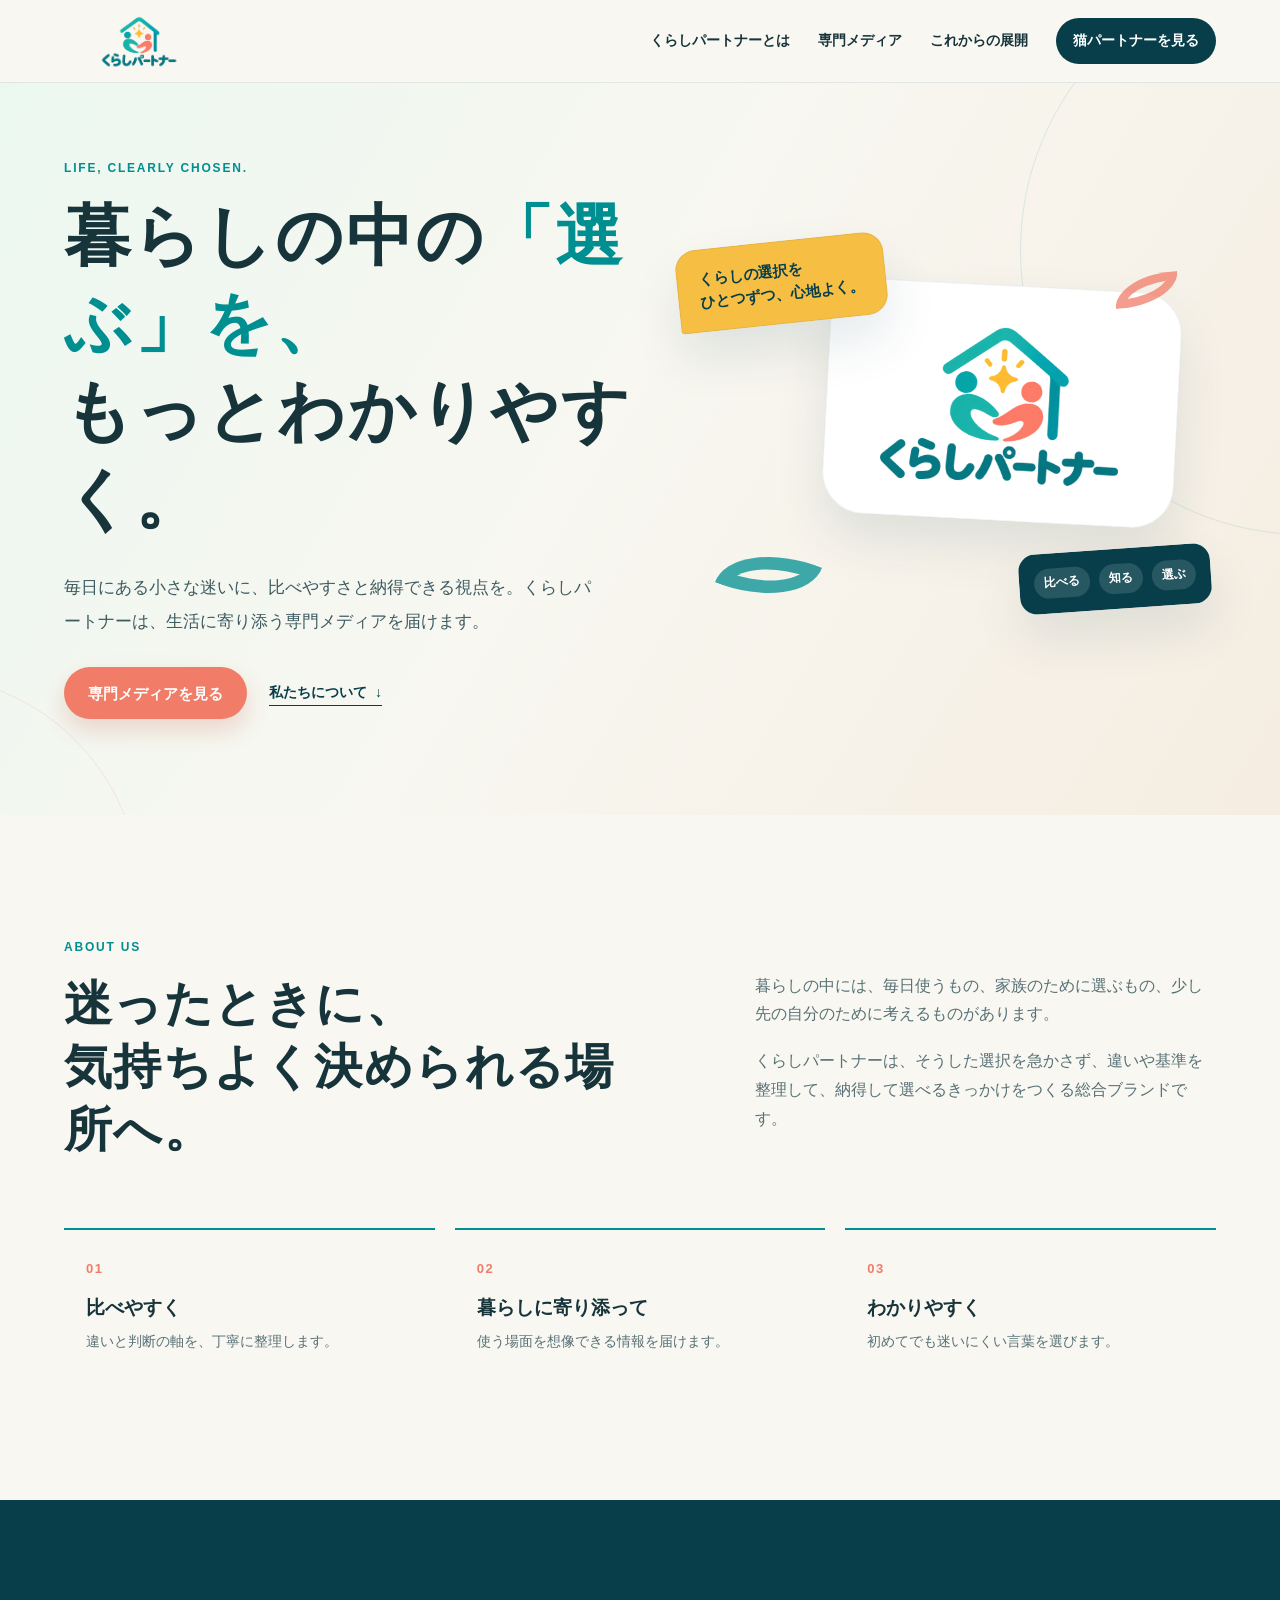
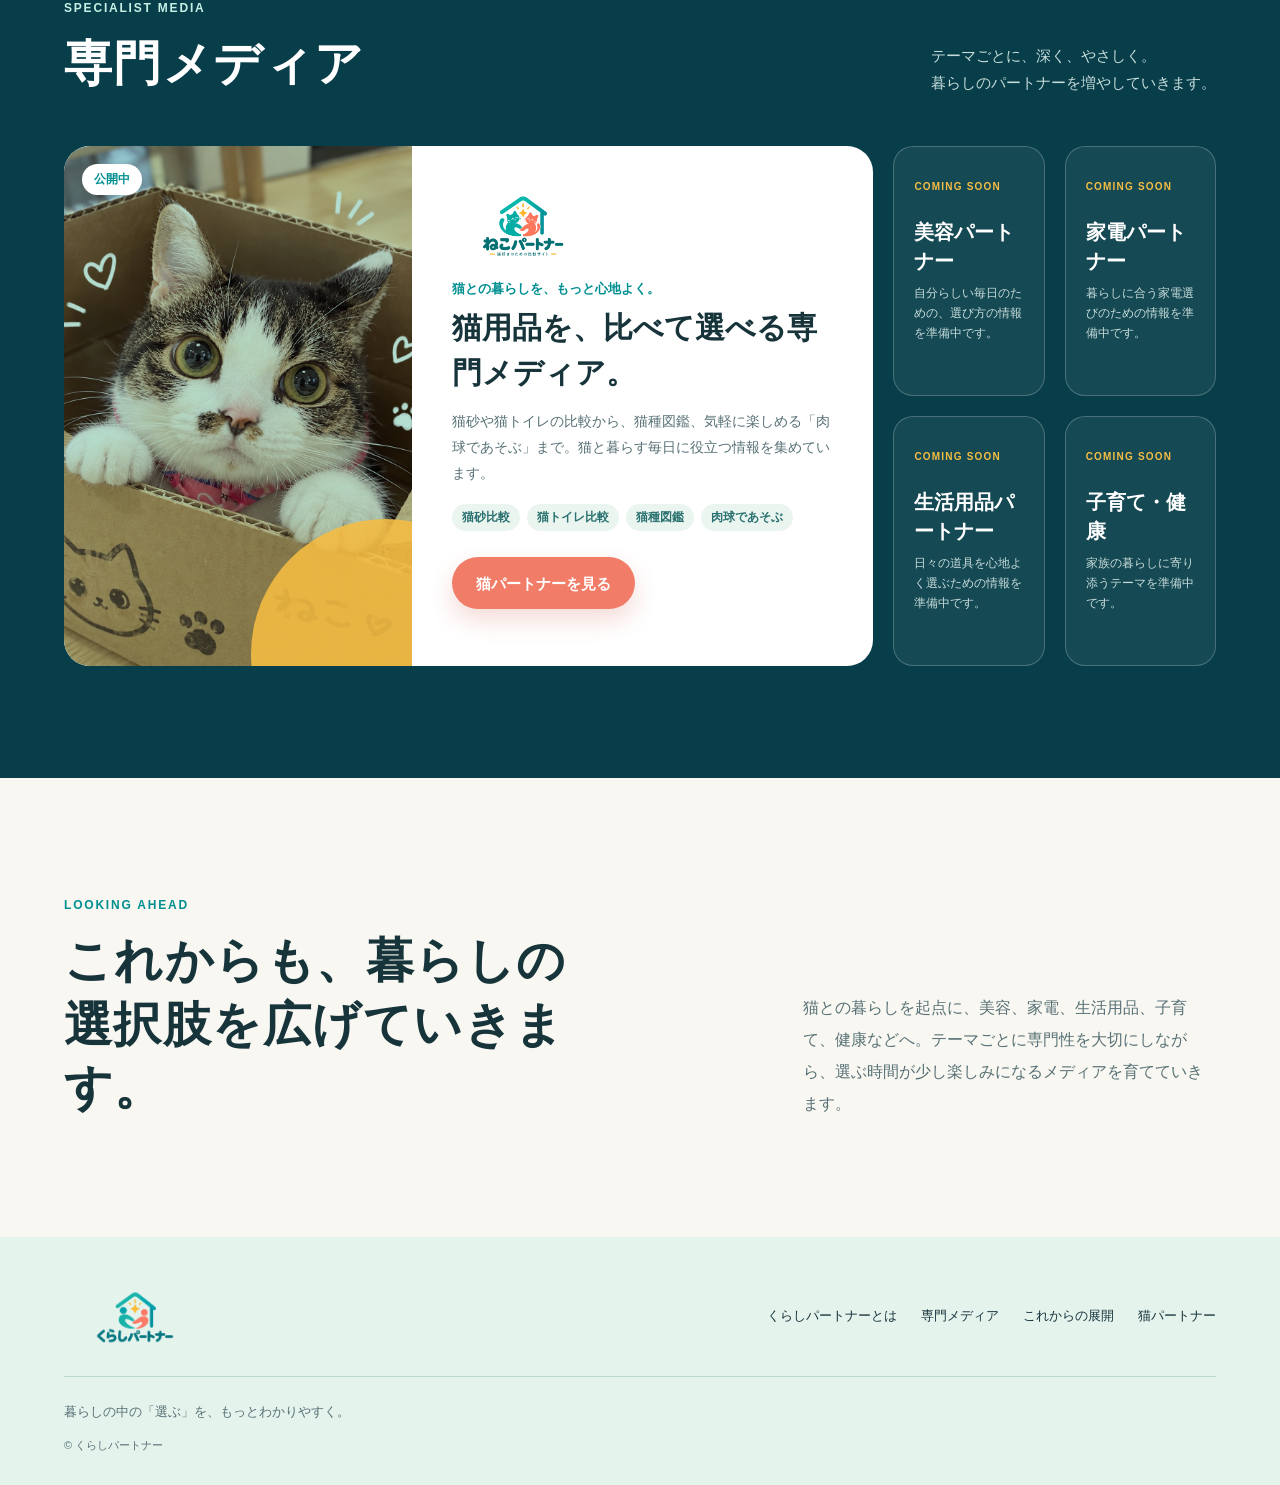
==== index.html @ 2b1200da "Build Kurashi Partner official portal" ====
<!doctype html>
<html lang="ja">
<head>
  <meta charset="utf-8">
  <meta name="viewport" content="width=device-width, initial-scale=1">
  <meta name="google-site-verification" content="MS0Nk9H3uADEbkS4mQRKa8CIbMS9fhwAsp_efAz0tuo">
  <title>くらしパートナー｜暮らしの「選ぶ」を、もっとわかりやすく。</title>
  <meta name="description" content="くらしパートナーは、毎日の暮らしにある「選ぶ」を、比較とわかりやすい情報で支える生活情報メディアです。第一弾の専門メディア「猫パートナー」を公開中。">
  <link rel="canonical" href="https://kurashi-partner-ku.com/">
  <link rel="icon" type="image/png" href="assets/kurashi-partner-favicon.png">
  <meta property="og:locale" content="ja_JP">
  <meta property="og:type" content="website">
  <meta property="og:site_name" content="くらしパートナー">
  <meta property="og:title" content="くらしパートナー｜暮らしの「選ぶ」を、もっとわかりやすく。">
  <meta property="og:description" content="比べて、知って、納得して選ぶ。くらしに寄り添う専門メディアを届けます。">
  <meta property="og:url" content="https://kurashi-partner-ku.com/">
  <meta property="og:image" content="https://kurashi-partner-ku.com/assets/kurashi-partner-logo.png">
  <meta name="twitter:card" content="summary_large_image">
  <meta name="twitter:title" content="くらしパートナー｜暮らしの「選ぶ」を、もっとわかりやすく。">
  <meta name="twitter:description" content="比べて、知って、納得して選ぶ。くらしに寄り添う専門メディア。">
  <meta name="twitter:image" content="https://kurashi-partner-ku.com/assets/kurashi-partner-logo.png">
  <link rel="stylesheet" href="assets/kurashi-portal.css">
  <script type="application/ld+json">
  {"@context":"https://schema.org","@graph":[{"@type":"WebSite","@id":"https://kurashi-partner-ku.com/#website","url":"https://kurashi-partner-ku.com/","name":"くらしパートナー","inLanguage":"ja-JP","description":"暮らしの中の選択を、比較とわかりやすい情報で支える生活情報メディア。"},{"@type":"Organization","@id":"https://kurashi-partner-ku.com/#organization","name":"くらしパートナー","url":"https://kurashi-partner-ku.com/","logo":{"@type":"ImageObject","url":"https://kurashi-partner-ku.com/assets/kurashi-partner-logo.png"},"sameAs":["https://uk-support1.github.io/cat-comparison-site/"]}]}
  </script>
  <script>
    if (location.hostname === 'uk-support1.github.io' && location.pathname.startsWith('/cat-comparison-site/')) location.replace(new URL('cat-home.html', location.href).href);
  </script>
  <script defer src="assets/kurashi-portal.js"></script>
</head>
<body>
  <a class="kp-skip-link" href="#main-content">本文へ移動</a>
  <header class="kp-header" id="top">
    <div class="kp-shell kp-header-inner">
      <a class="kp-brand" href="https://kurashi-partner-ku.com/" aria-label="くらしパートナー ホーム">
        <img src="assets/kurashi-partner-logo.png" alt="くらしパートナー">
      </a>
      <button class="kp-menu-button" type="button" aria-expanded="false" aria-controls="kp-navigation"><span aria-hidden="true">☰</span><span>メニュー</span></button>
      <nav class="kp-navigation" id="kp-navigation" aria-label="メインナビゲーション">
        <a href="#about">くらしパートナーとは</a>
        <a href="#media">専門メディア</a>
        <a href="#future">これからの展開</a>
        <a class="kp-nav-cat" href="https://uk-support1.github.io/cat-comparison-site/">猫パートナーを見る</a>
      </nav>
    </div>
  </header>

  <main id="main-content">
    <section class="kp-hero" aria-labelledby="hero-title">
      <div class="kp-hero-orbit kp-orbit-one" aria-hidden="true"></div>
      <div class="kp-hero-orbit kp-orbit-two" aria-hidden="true"></div>
      <div class="kp-shell kp-hero-grid">
        <div class="kp-hero-copy">
          <p class="kp-eyebrow">LIFE, CLEARLY CHOSEN.</p>
          <h1 id="hero-title">暮らしの中の<span>「選ぶ」を、</span><br>もっとわかりやすく。</h1>
          <p>毎日にある小さな迷いに、比べやすさと納得できる視点を。くらしパートナーは、生活に寄り添う専門メディアを届けます。</p>
          <div class="kp-hero-actions">
            <a class="kp-button kp-button-primary" href="#media">専門メディアを見る</a>
            <a class="kp-text-link" href="#about">私たちについて <span aria-hidden="true">↓</span></a>
          </div>
        </div>
        <div class="kp-hero-visual" aria-label="暮らしの選択を支えるイメージ">
          <div class="kp-hero-card kp-card-note"><span>くらしの選択を<br>ひとつずつ、心地よく。</span></div>
          <div class="kp-hero-card kp-card-logo"><img src="assets/kurashi-partner-logo.png" alt=""></div>
          <div class="kp-hero-card kp-card-points"><span>比べる</span><span>知る</span><span>選ぶ</span></div>
          <div class="kp-hero-leaf kp-leaf-a" aria-hidden="true"></div><div class="kp-hero-leaf kp-leaf-b" aria-hidden="true"></div>
        </div>
      </div>
    </section>

    <section class="kp-intro kp-shell kp-reveal" id="about" aria-labelledby="about-title">
      <p class="kp-eyebrow">ABOUT US</p>
      <div class="kp-intro-grid"><h2 id="about-title">迷ったときに、<br>気持ちよく決められる場所へ。</h2><div><p>暮らしの中には、毎日使うもの、家族のために選ぶもの、少し先の自分のために考えるものがあります。</p><p>くらしパートナーは、そうした選択を急かさず、違いや基準を整理して、納得して選べるきっかけをつくる総合ブランドです。</p></div></div>
      <div class="kp-values" aria-label="くらしパートナーが大切にすること"><div><strong>01</strong><h3>比べやすく</h3><p>違いと判断の軸を、丁寧に整理します。</p></div><div><strong>02</strong><h3>暮らしに寄り添って</h3><p>使う場面を想像できる情報を届けます。</p></div><div><strong>03</strong><h3>わかりやすく</h3><p>初めてでも迷いにくい言葉を選びます。</p></div></div>
    </section>

    <section class="kp-media-section" id="media" aria-labelledby="media-title">
      <div class="kp-shell"><div class="kp-section-heading kp-reveal"><div><p class="kp-eyebrow">SPECIALIST MEDIA</p><h2 id="media-title">専門メディア</h2></div><p>テーマごとに、深く、やさしく。<br>暮らしのパートナーを増やしていきます。</p></div>
        <div class="kp-media-grid">
          <article class="kp-cat-feature kp-reveal">
            <div class="kp-cat-visual"><img src="assets/mii-mix-cat.jpg" alt="窓辺でくつろぐ猫" loading="lazy"><span class="kp-cat-shape" aria-hidden="true"></span><span class="kp-live">公開中</span></div>
            <div class="kp-cat-copy"><img class="kp-cat-logo" src="assets/neko-partner-logo.png" alt="ねこパートナー"><p class="kp-cat-kicker">猫との暮らしを、もっと心地よく。</p><h3>猫用品を、比べて選べる専門メディア。</h3><p>猫砂や猫トイレの比較から、猫種図鑑、気軽に楽しめる「肉球であそぶ」まで。猫と暮らす毎日に役立つ情報を集めています。</p><ul class="kp-topic-list"><li>猫砂比較</li><li>猫トイレ比較</li><li>猫種図鑑</li><li>肉球であそぶ</li></ul><a class="kp-button kp-button-primary" href="https://uk-support1.github.io/cat-comparison-site/">猫パートナーを見る</a></div>
          </article>
          <div class="kp-soon-grid kp-reveal" aria-label="準備中の専門メディア">
            <article class="kp-soon-card"><span>COMING SOON</span><h3>美容パートナー</h3><p>自分らしい毎日のための、選び方の情報を準備中です。</p></article>
            <article class="kp-soon-card"><span>COMING SOON</span><h3>家電パートナー</h3><p>暮らしに合う家電選びのための情報を準備中です。</p></article>
            <article class="kp-soon-card"><span>COMING SOON</span><h3>生活用品パートナー</h3><p>日々の道具を心地よく選ぶための情報を準備中です。</p></article>
            <article class="kp-soon-card"><span>COMING SOON</span><h3>子育て・健康</h3><p>家族の暮らしに寄り添うテーマを準備中です。</p></article>
          </div>
        </div>
      </div>
    </section>

    <section class="kp-future kp-shell kp-reveal" id="future" aria-labelledby="future-title">
      <div><p class="kp-eyebrow">LOOKING AHEAD</p><h2 id="future-title">これからも、暮らしの<br>選択肢を広げていきます。</h2></div>
      <p>猫との暮らしを起点に、美容、家電、生活用品、子育て、健康などへ。テーマごとに専門性を大切にしながら、選ぶ時間が少し楽しみになるメディアを育てていきます。</p>
    </section>
  </main>

  <footer class="kp-footer"><div class="kp-shell"><div class="kp-footer-top"><a class="kp-footer-brand" href="https://kurashi-partner-ku.com/"><img src="assets/kurashi-partner-logo.png" alt="くらしパートナー"></a><nav aria-label="フッターナビゲーション"><a href="#about">くらしパートナーとは</a><a href="#media">専門メディア</a><a href="#future">これからの展開</a><a href="https://uk-support1.github.io/cat-comparison-site/">猫パートナー</a></nav></div><p>暮らしの中の「選ぶ」を、もっとわかりやすく。</p><small>© くらしパートナー</small></div></footer>
  <noscript><div class="kp-noscript">猫パートナーは <a href="https://uk-support1.github.io/cat-comparison-site/cat-home.html">こちら</a> からご覧いただけます。</div></noscript>
</body>
</html>
---- assets/kurashi-portal.css ----
:root{--kp-navy:#073e4a;--kp-teal:#008f91;--kp-mint:#c7f1e6;--kp-coral:#f17d69;--kp-sun:#f6be43;--kp-ink:#17343b;--kp-muted:#587176;--kp-cream:#f8f7f1;--kp-white:#fff;--kp-line:#d9e7e1;--kp-shell:min(1160px,90vw)}
*{box-sizing:border-box}html{scroll-behavior:smooth;scroll-padding-top:90px}body{margin:0;color:var(--kp-ink);background:var(--kp-cream);font-family:"Hiragino Kaku Gothic ProN","Yu Gothic",YuGothic,Meiryo,sans-serif;font-size:16px;line-height:1.8}.kp-shell{width:var(--kp-shell);margin-inline:auto}.kp-skip-link{position:fixed;z-index:1000;top:-80px;left:16px;background:var(--kp-navy);color:#fff;padding:8px 14px;border-radius:8px;transition:top .2s}.kp-skip-link:focus{top:12px}.kp-header{position:sticky;top:0;z-index:100;background:rgba(248,247,241,.9);border-bottom:1px solid rgba(7,62,74,.09);backdrop-filter:blur(14px)}.kp-header-inner{min-height:82px;display:flex;align-items:center;justify-content:space-between;gap:24px}.kp-brand{display:flex;align-items:center;width:150px;height:62px}.kp-brand img,.kp-footer-brand img{display:block;width:100%;height:100%;object-fit:contain}.kp-navigation{display:flex;align-items:center;gap:28px}.kp-navigation a{color:var(--kp-ink);font-size:14px;font-weight:700;text-decoration:none;white-space:nowrap}.kp-navigation a:not(.kp-nav-cat):hover{color:var(--kp-teal)}.kp-nav-cat{padding:10px 17px;background:var(--kp-navy);color:#fff!important;border-radius:999px;transition:transform .2s,background .2s}.kp-nav-cat:hover{background:var(--kp-teal);transform:translateY(-2px)}.kp-menu-button{display:none}.kp-hero{position:relative;overflow:hidden;padding:75px 0 96px;background:linear-gradient(121deg,#ebf8f0 0%,#f8f7f1 46%,#f5ede1 100%)}.kp-hero-grid{position:relative;display:grid;grid-template-columns:1.02fr .98fr;align-items:center;gap:30px}.kp-hero-copy{position:relative;z-index:1}.kp-eyebrow{margin:0 0 13px;color:var(--kp-teal);font-size:12px;font-weight:800;letter-spacing:.15em}.kp-hero h1,.kp-intro h2,.kp-section-heading h2,.kp-future h2{margin:0;font-family:"Hiragino Mincho ProN","Yu Mincho",serif;font-weight:600;letter-spacing:.03em;line-height:1.32}.kp-hero h1{font-size:clamp(39px,5.2vw,68px)}.kp-hero h1 span{color:var(--kp-teal)}.kp-hero-copy>p:not(.kp-eyebrow){max-width:530px;margin:27px 0 28px;font-size:17px;line-height:2;color:#3e5b61}.kp-hero-actions{display:flex;align-items:center;flex-wrap:wrap;gap:22px}.kp-button{display:inline-flex;align-items:center;justify-content:center;min-height:52px;padding:12px 24px;border-radius:999px;font-size:15px;font-weight:800;text-decoration:none;transition:transform .2s,box-shadow .2s}.kp-button-primary{background:var(--kp-coral);color:#fff;box-shadow:0 11px 24px rgba(199,73,52,.2)}.kp-button-primary:hover{transform:translateY(-3px);box-shadow:0 15px 29px rgba(199,73,52,.27)}.kp-text-link{display:inline-flex;align-items:center;gap:8px;color:var(--kp-navy);font-size:14px;font-weight:800;text-decoration:none;border-bottom:1px solid var(--kp-navy)}.kp-text-link:hover{color:var(--kp-teal);border-color:var(--kp-teal)}.kp-hero-visual{position:relative;min-height:410px}.kp-hero-card{position:absolute;border:1px solid rgba(7,62,74,.07);box-shadow:0 25px 50px rgba(7,62,74,.1)}.kp-card-logo{top:51px;right:7%;width:64%;height:236px;padding:18px;background:#fff;border-radius:42px;transform:rotate(3deg)}.kp-card-logo img{width:100%;height:100%;object-fit:contain}.kp-card-note{top:7px;left:2%;z-index:2;padding:17px 21px;background:var(--kp-sun);border-radius:21px 21px 21px 4px;color:var(--kp-navy);font-size:15px;font-weight:800;line-height:1.55;transform:rotate(-6deg)}.kp-card-points{right:1%;bottom:35px;z-index:2;display:flex;gap:9px;padding:14px;background:var(--kp-navy);border-radius:17px;transform:rotate(-4deg)}.kp-card-points span{padding:4px 10px;border-radius:999px;background:rgba(255,255,255,.13);color:#fff;font-size:12px;font-weight:700}.kp-hero-leaf{position:absolute;width:95px;height:52px;border:13px solid var(--kp-teal);border-radius:100% 0 100% 0;opacity:.75}.kp-leaf-a{bottom:43px;left:10%;transform:rotate(21deg)}.kp-leaf-b{top:30px;right:4%;border-color:var(--kp-coral);transform:rotate(177deg) scale(.67)}.kp-hero-orbit{position:absolute;border-radius:50%;border:1px solid rgba(0,143,145,.13)}.kp-orbit-one{width:570px;height:570px;right:-310px;top:-118px}.kp-orbit-two{width:440px;height:440px;left:-300px;bottom:-300px;border-color:rgba(241,125,105,.17)}.kp-intro{padding:122px 0}.kp-intro-grid{display:grid;grid-template-columns:1.1fr .9fr;gap:11%;align-items:start}.kp-intro h2,.kp-section-heading h2,.kp-future h2{font-size:clamp(30px,4vw,48px)}.kp-intro-grid p{margin:0 0 18px;color:var(--kp-muted)}.kp-values{display:grid;grid-template-columns:repeat(3,1fr);gap:20px;margin-top:66px}.kp-values>div{padding:24px 22px;border-top:2px solid var(--kp-teal)}.kp-values strong{color:var(--kp-coral);font-size:13px;letter-spacing:.12em}.kp-values h3{margin:8px 0 4px;font-size:19px}.kp-values p{margin:0;color:var(--kp-muted);font-size:14px}.kp-media-section{padding:98px 0 112px;background:var(--kp-navy);color:#fff}.kp-media-section .kp-eyebrow{color:var(--kp-mint)}.kp-section-heading{display:flex;align-items:end;justify-content:space-between;gap:30px;margin-bottom:50px}.kp-section-heading p:last-child{margin:0;color:#c7dcda;font-size:15px;line-height:1.8}.kp-media-grid{display:grid;grid-template-columns:1.43fr .57fr;gap:20px}.kp-cat-feature{display:grid;grid-template-columns:.86fr 1.14fr;overflow:hidden;background:#fff;color:var(--kp-ink);border-radius:26px}.kp-cat-visual{position:relative;min-height:520px;overflow:hidden;background:#b5e0d2}.kp-cat-visual>img{width:100%;height:100%;position:absolute;inset:0;object-fit:cover;object-position:center 48%;mix-blend-mode:multiply}.kp-cat-shape{position:absolute;width:270px;height:270px;right:-109px;bottom:-123px;background:var(--kp-sun);border-radius:50%;opacity:.88}.kp-live{position:absolute;top:18px;left:18px;display:inline-flex;padding:5px 12px;border-radius:999px;background:#fff;color:var(--kp-teal);font-size:12px;font-weight:800}.kp-cat-copy{display:flex;flex-direction:column;align-items:flex-start;padding:44px 40px}.kp-cat-logo{width:142px;height:70px;object-fit:contain}.kp-cat-kicker{margin:17px 0 5px;color:var(--kp-teal);font-size:13px;font-weight:800}.kp-cat-copy h3{margin:0;font-family:"Hiragino Mincho ProN","Yu Mincho",serif;font-size:30px;line-height:1.5}.kp-cat-copy>p:not(.kp-cat-kicker){margin:14px 0 17px;color:var(--kp-muted);font-size:14px;line-height:1.85}.kp-topic-list{display:flex;flex-wrap:wrap;gap:7px;margin:0 0 26px;padding:0;list-style:none}.kp-topic-list li{padding:3px 10px;border-radius:999px;background:#eaf5f0;color:#2a716f;font-size:12px;font-weight:700}.kp-soon-grid{display:grid;grid-template-columns:1fr 1fr;gap:20px}.kp-soon-card{min-height:calc(50% - 10px);padding:24px 20px;border:1px solid rgba(255,255,255,.22);border-radius:20px;background:rgba(255,255,255,.06)}.kp-soon-card span{font-size:10px;font-weight:800;letter-spacing:.12em;color:var(--kp-sun)}.kp-soon-card h3{margin:18px 0 7px;font-family:"Hiragino Mincho ProN","Yu Mincho",serif;font-size:20px;font-weight:600;line-height:1.45}.kp-soon-card p{margin:0;color:#c7dcda;font-size:12px;line-height:1.7}.kp-future{display:grid;grid-template-columns:1fr .7fr;gap:13%;padding:117px 0}.kp-future>p{align-self:end;margin:0;color:var(--kp-muted);line-height:2}.kp-footer{padding:48px 0 26px;background:#e5f3ed}.kp-footer-top{display:flex;align-items:center;justify-content:space-between;gap:30px;padding-bottom:28px;border-bottom:1px solid #bdd8ce}.kp-footer-brand{display:block;width:142px;height:63px}.kp-footer nav{display:flex;flex-wrap:wrap;justify-content:flex-end;gap:12px 24px}.kp-footer nav a{color:var(--kp-ink);font-size:13px;text-decoration:none}.kp-footer nav a:hover{text-decoration:underline}.kp-footer>div>p{margin:23px 0 7px;color:var(--kp-muted);font-size:13px}.kp-footer small{color:var(--kp-muted);font-size:11px}.kp-noscript{position:fixed;z-index:999;bottom:0;left:0;right:0;padding:10px;background:#fff4cc;text-align:center;font-size:13px}.kp-reveal{opacity:0;transform:translateY(20px);transition:opacity .7s ease,transform .7s ease}.kp-reveal.is-visible{opacity:1;transform:none}@media (prefers-reduced-motion:reduce){html{scroll-behavior:auto}.kp-reveal{opacity:1;transform:none;transition:none}.kp-button,.kp-nav-cat{transition:none}}@media(max-width:860px){.kp-header-inner{min-height:70px}.kp-brand{width:124px;height:54px}.kp-menu-button{display:inline-flex;align-items:center;gap:6px;padding:9px 11px;border:1px solid var(--kp-line);border-radius:9px;background:#fff;color:var(--kp-ink);font:700 12px inherit}.kp-menu-button span:first-child{font-size:19px;line-height:1}.kp-navigation{display:none;position:absolute;top:70px;right:5vw;left:5vw;align-items:stretch;gap:0;padding:10px;background:#fff;border:1px solid var(--kp-line);border-radius:0 0 16px 16px;box-shadow:0 13px 25px rgba(7,62,74,.12)}.kp-navigation.is-open{display:flex;flex-direction:column}.kp-navigation a{padding:12px 11px;border-bottom:1px solid #edf3ef}.kp-navigation .kp-nav-cat{margin-top:8px;border-bottom:0;text-align:center}.kp-hero{padding:53px 0 58px}.kp-hero-grid{grid-template-columns:1fr}.kp-hero h1{font-size:clamp(37px,10vw,52px)}.kp-hero-copy>p:not(.kp-eyebrow){font-size:15px}.kp-hero-visual{min-height:275px;margin-top:8px}.kp-card-logo{top:28px;right:14%;width:61%;height:175px;border-radius:28px}.kp-card-note{left:0;font-size:12px;padding:12px 14px}.kp-card-points{right:0;bottom:15px;padding:9px}.kp-card-points span{font-size:10px;padding:3px 7px}.kp-hero-leaf{width:70px;height:39px;border-width:10px}.kp-intro{padding:75px 0}.kp-intro-grid,.kp-future{grid-template-columns:1fr;gap:24px}.kp-values{grid-template-columns:1fr;gap:14px;margin-top:36px}.kp-values>div{padding:18px 0}.kp-media-section{padding:72px 0}.kp-section-heading{display:block;margin-bottom:30px}.kp-section-heading p:last-child{margin-top:15px}.kp-media-grid{grid-template-columns:1fr}.kp-cat-feature{grid-template-columns:1fr}.kp-cat-visual{min-height:270px}.kp-cat-copy{padding:30px 23px}.kp-cat-copy h3{font-size:25px}.kp-soon-grid{grid-template-columns:1fr 1fr;gap:11px}.kp-soon-card{padding:17px 14px}.kp-soon-card h3{margin-top:13px;font-size:17px}.kp-future{padding:75px 0}.kp-footer-top{display:block}.kp-footer nav{justify-content:flex-start;margin-top:17px;gap:10px 18px}.kp-footer-brand{width:125px;height:56px}}@media(max-width:430px){.kp-hero-actions{align-items:flex-start;flex-direction:column;gap:15px}.kp-soon-grid{grid-template-columns:1fr}.kp-soon-card{min-height:0}.kp-cat-visual{min-height:230px}}
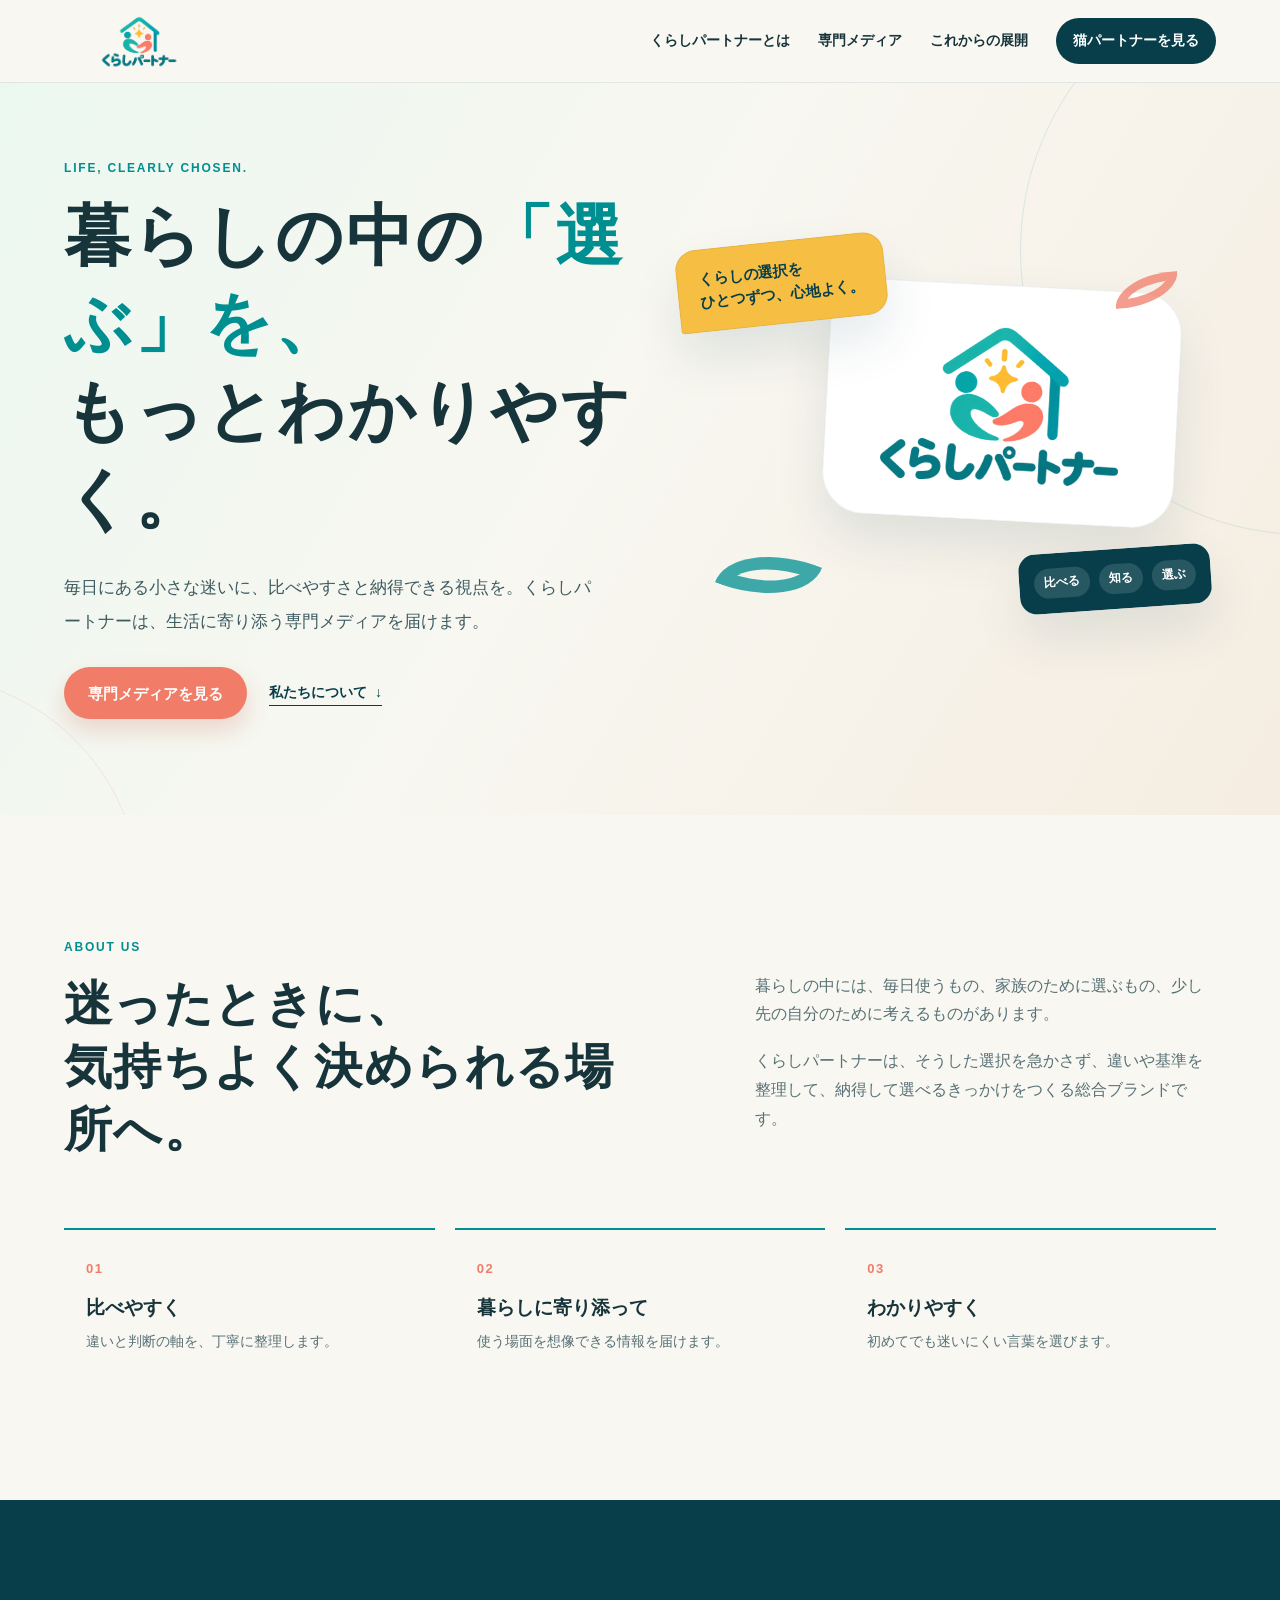
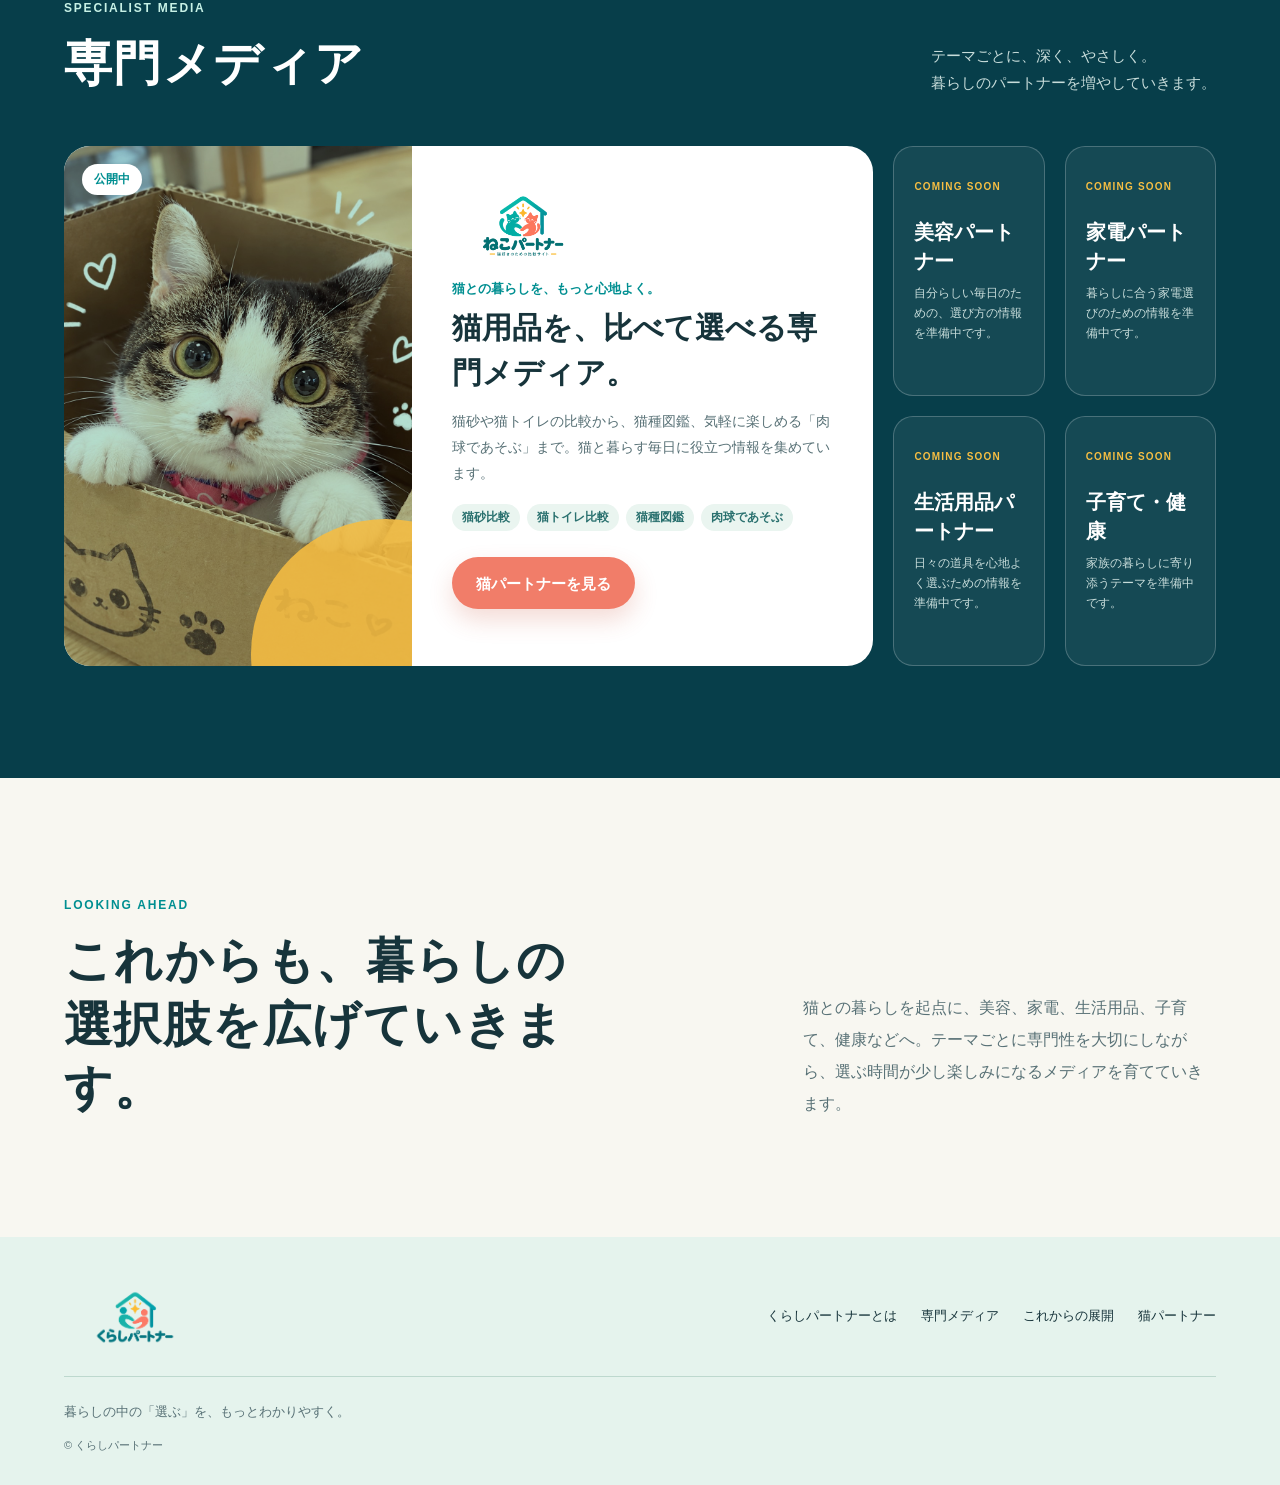
==== commit 1cf7dfdb: "Add shared GA4 tracking for Kurashi Partner" ====
--- a/index.html
+++ b/index.html
@@ -2,8 +2,11 @@
 <html lang="ja">
 <head>
   <meta charset="utf-8">
+  <!-- Google tag (gtag.js): shared GA4 initialization -->
+  <script src="assets/analytics.js"></script>
   <meta name="viewport" content="width=device-width, initial-scale=1">
   <meta name="google-site-verification" content="MS0Nk9H3uADEbkS4mQRKa8CIbMS9fhwAsp_efAz0tuo">
+  <meta name="google-site-verification" content="SRSj7cFAxxrYkPa5LHg1mSOZ30iLq-G2q65b8_feYAY" />
   <title>くらしパートナー｜暮らしの「選ぶ」を、もっとわかりやすく。</title>
   <meta name="description" content="くらしパートナーは、毎日の暮らしにある「選ぶ」を、比較とわかりやすい情報で支える生活情報メディアです。第一弾の専門メディア「猫パートナー」を公開中。">
   <link rel="canonical" href="https://kurashi-partner-ku.com/">
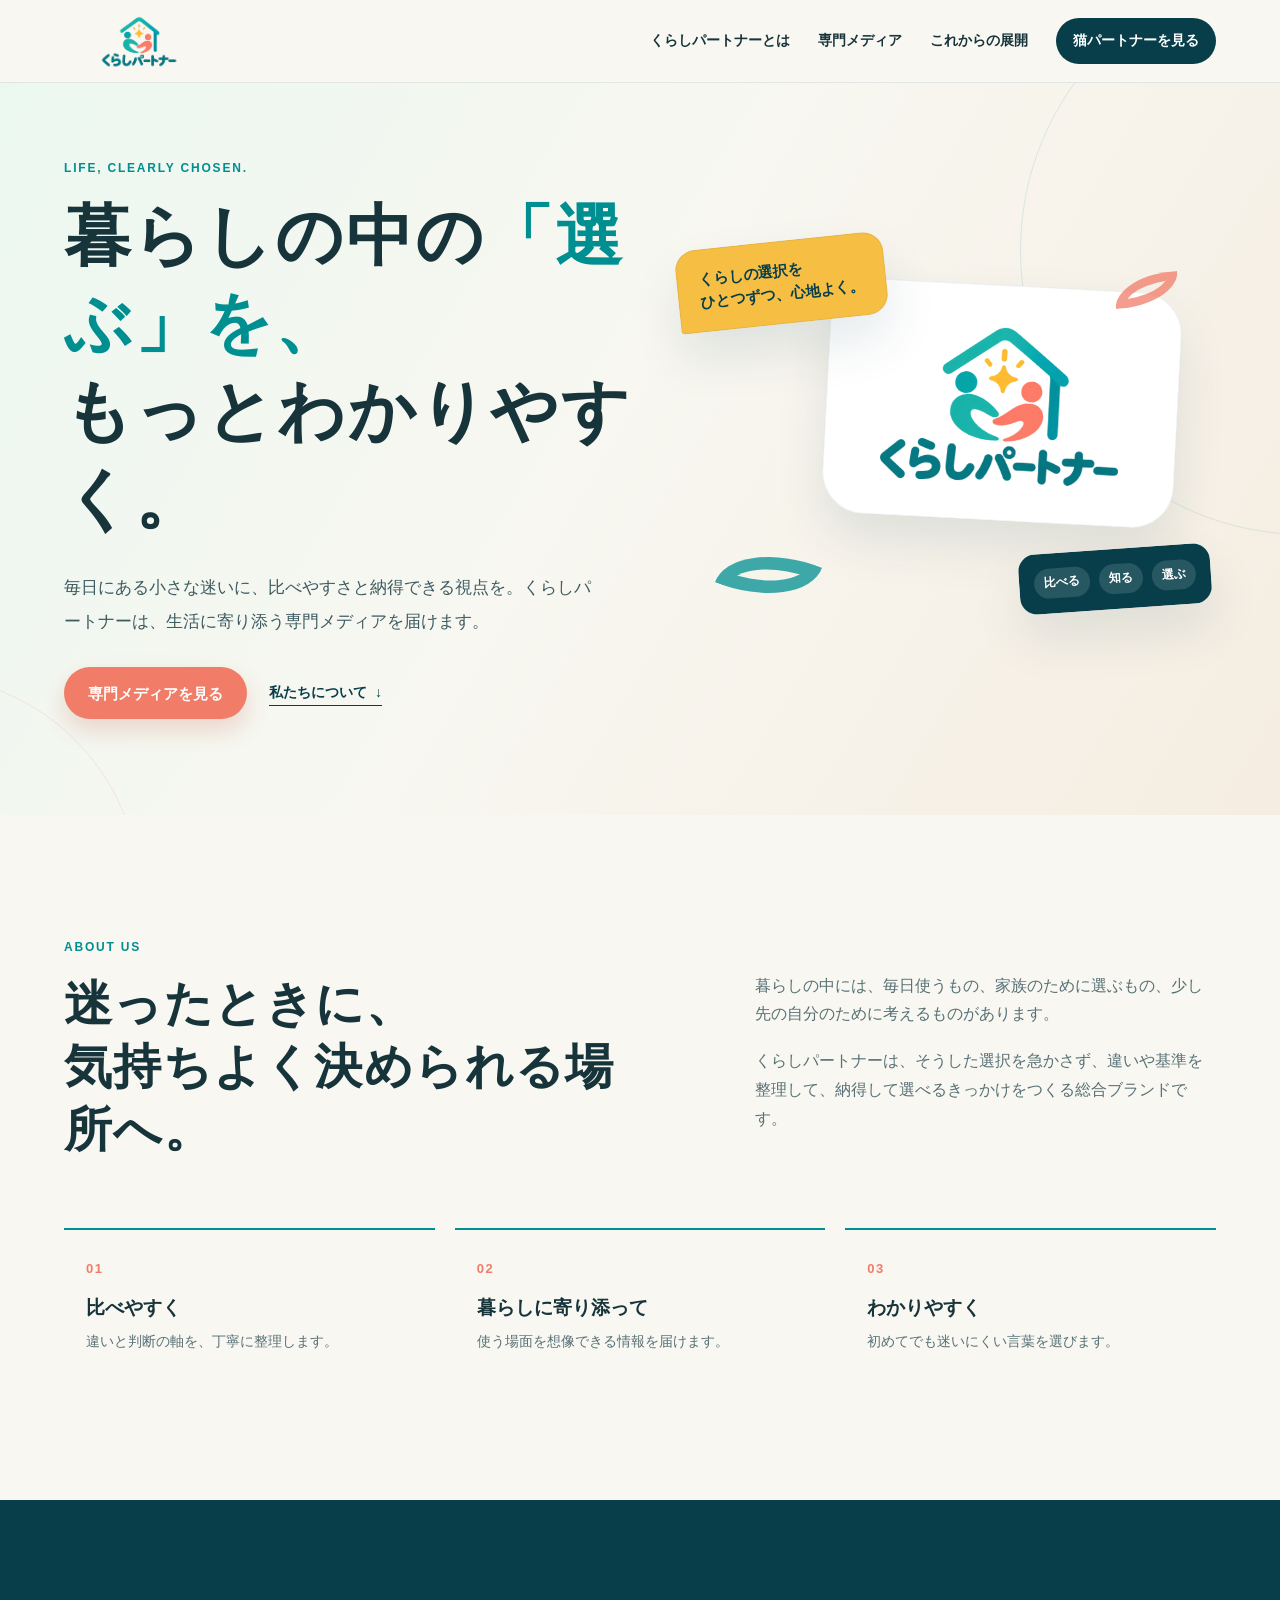
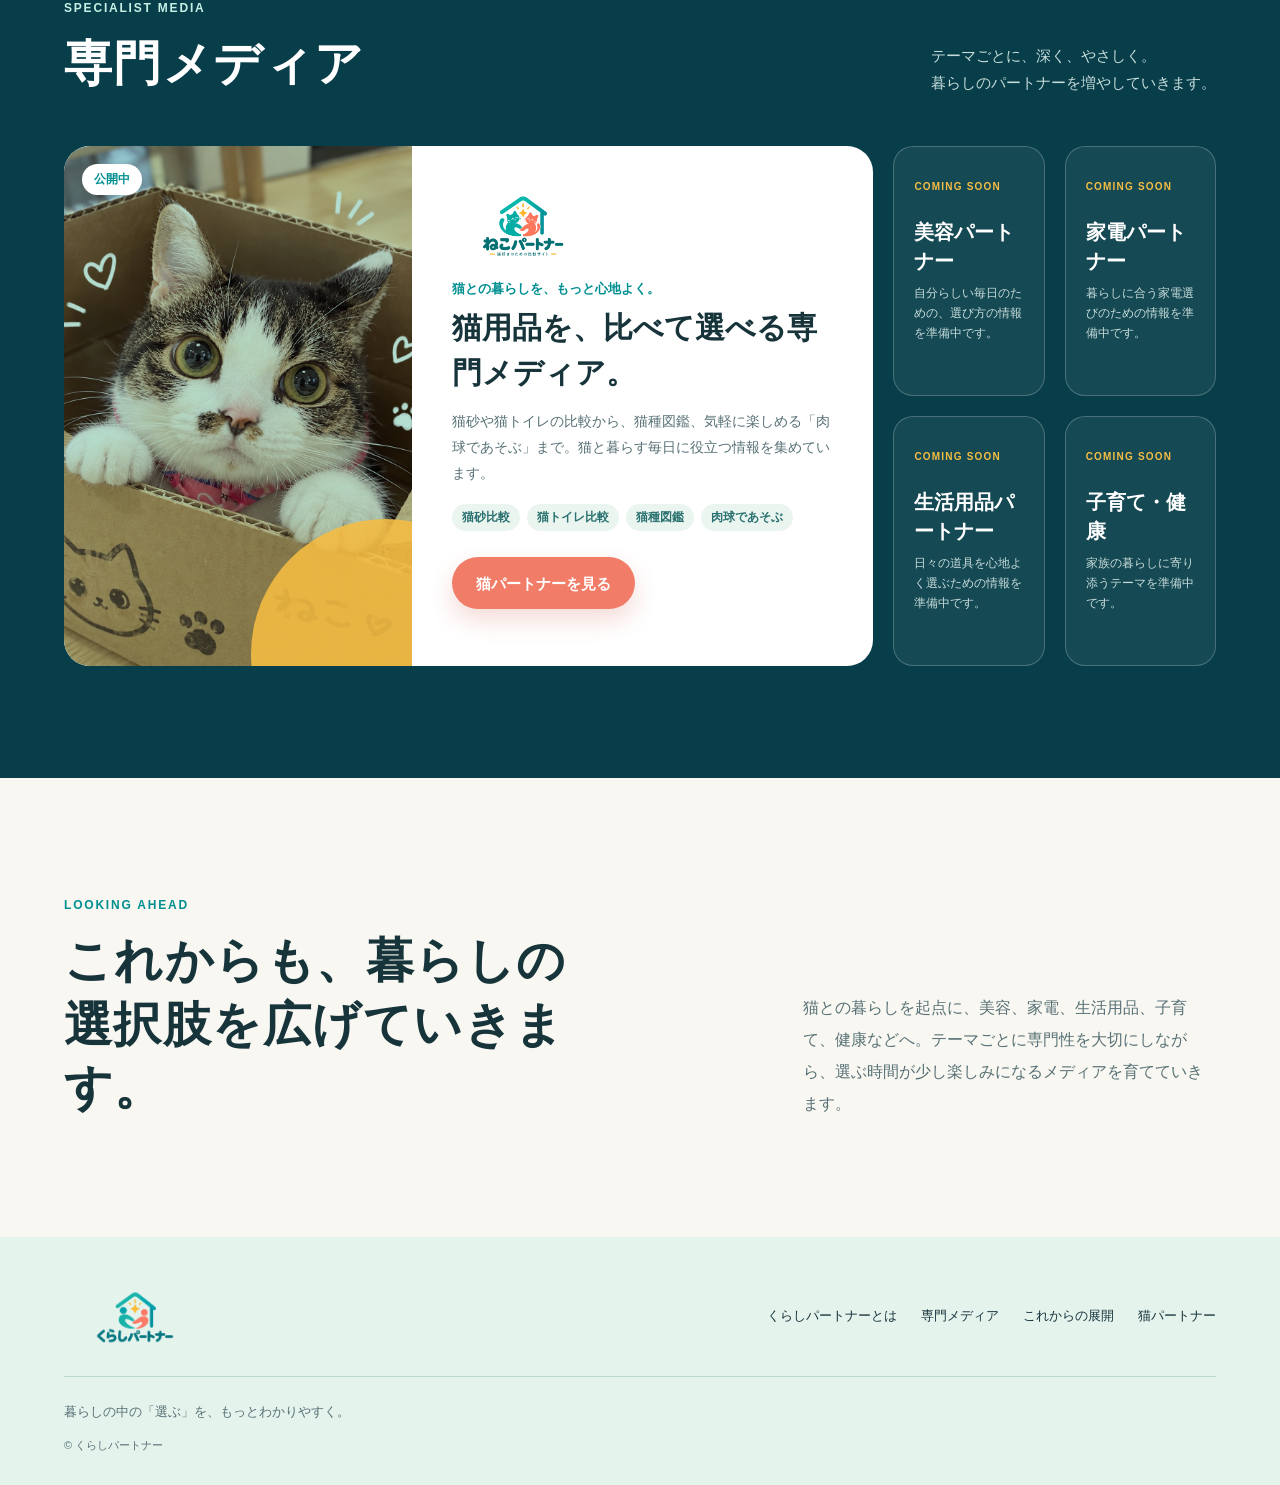
==== commit b0fa8694: "Optimize favicon and allow crawler access explicitly" ====
--- a/index.html
+++ b/index.html
@@ -10,7 +10,7 @@
   <title>くらしパートナー｜暮らしの「選ぶ」を、もっとわかりやすく。</title>
   <meta name="description" content="くらしパートナーは、毎日の暮らしにある「選ぶ」を、比較とわかりやすい情報で支える生活情報メディアです。第一弾の専門メディア「猫パートナー」を公開中。">
   <link rel="canonical" href="https://kurashi-partner-ku.com/">
-  <link rel="icon" type="image/png" href="assets/kurashi-partner-favicon.png">
+  <link rel="icon" type="image/png" sizes="192x192" href="https://kurashi-partner-ku.com/assets/kurashi-partner-favicon.png">
   <meta property="og:locale" content="ja_JP">
   <meta property="og:type" content="website">
   <meta property="og:site_name" content="くらしパートナー">
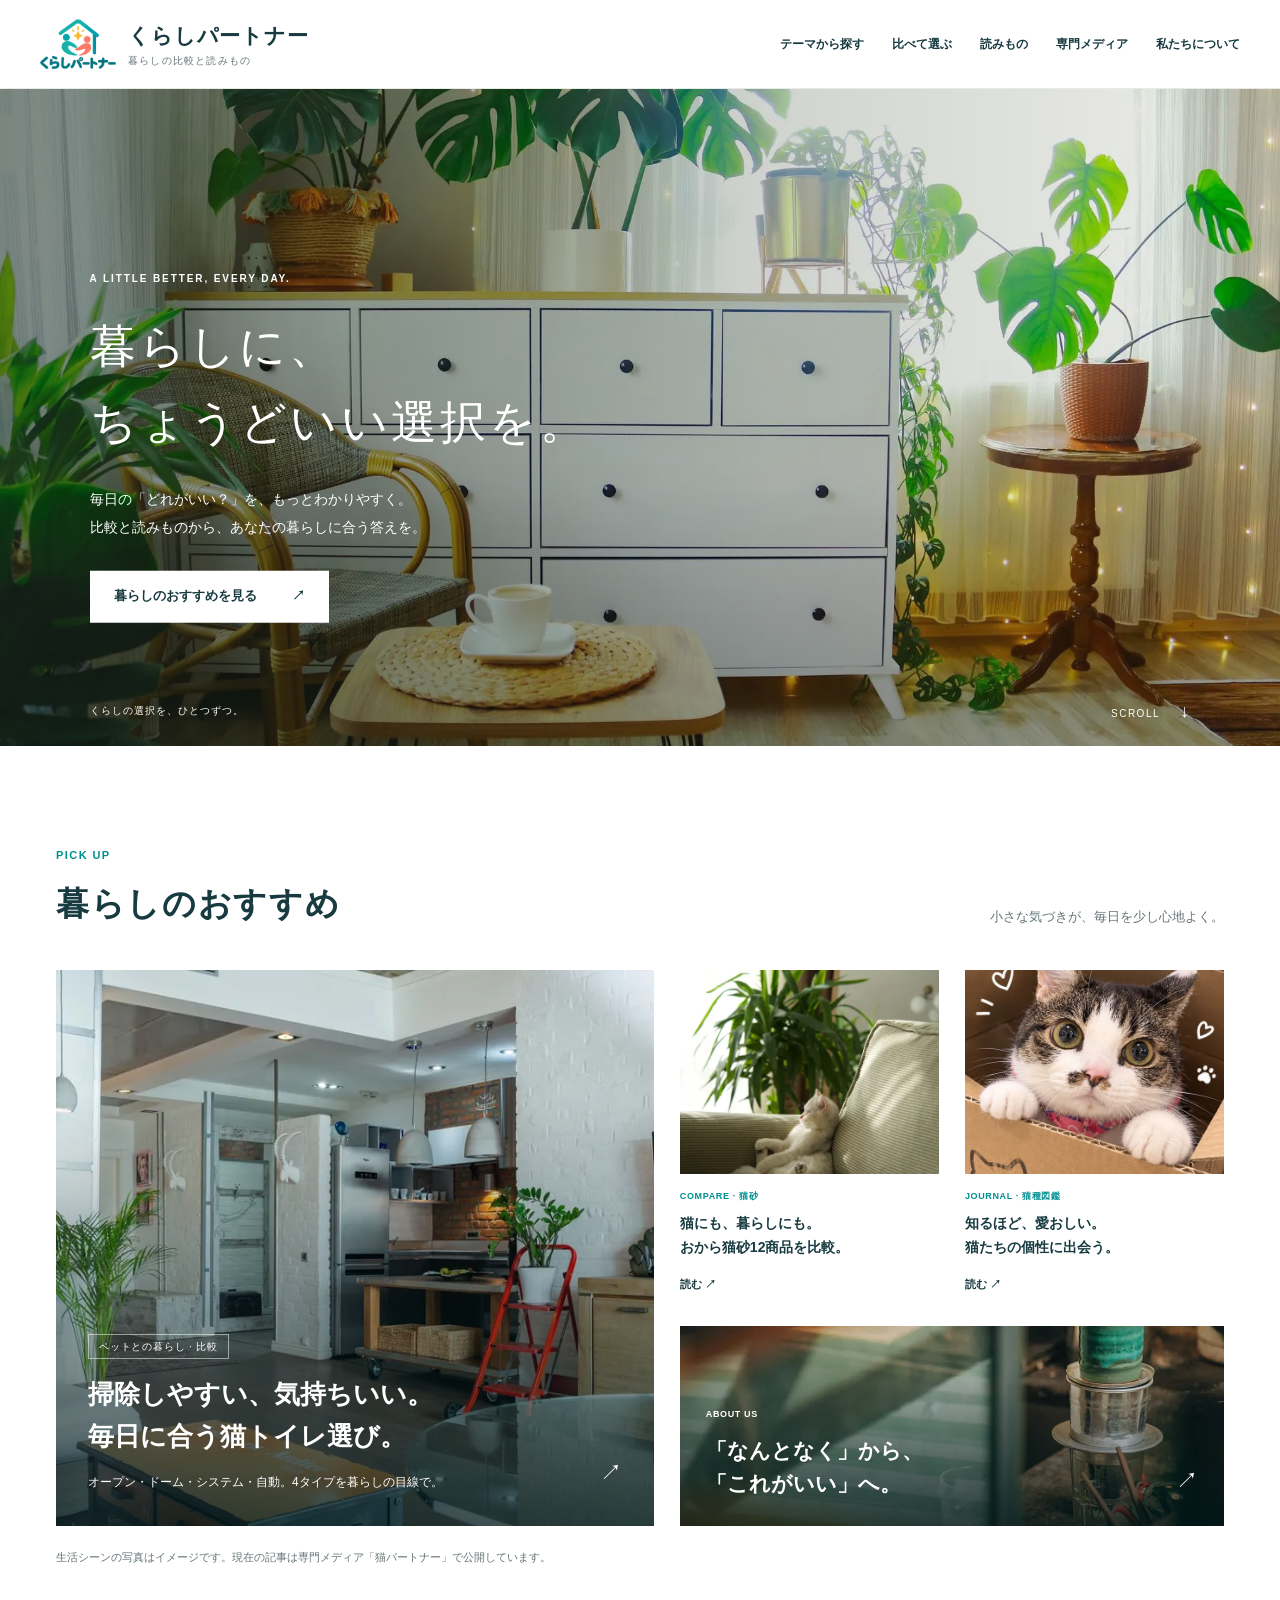
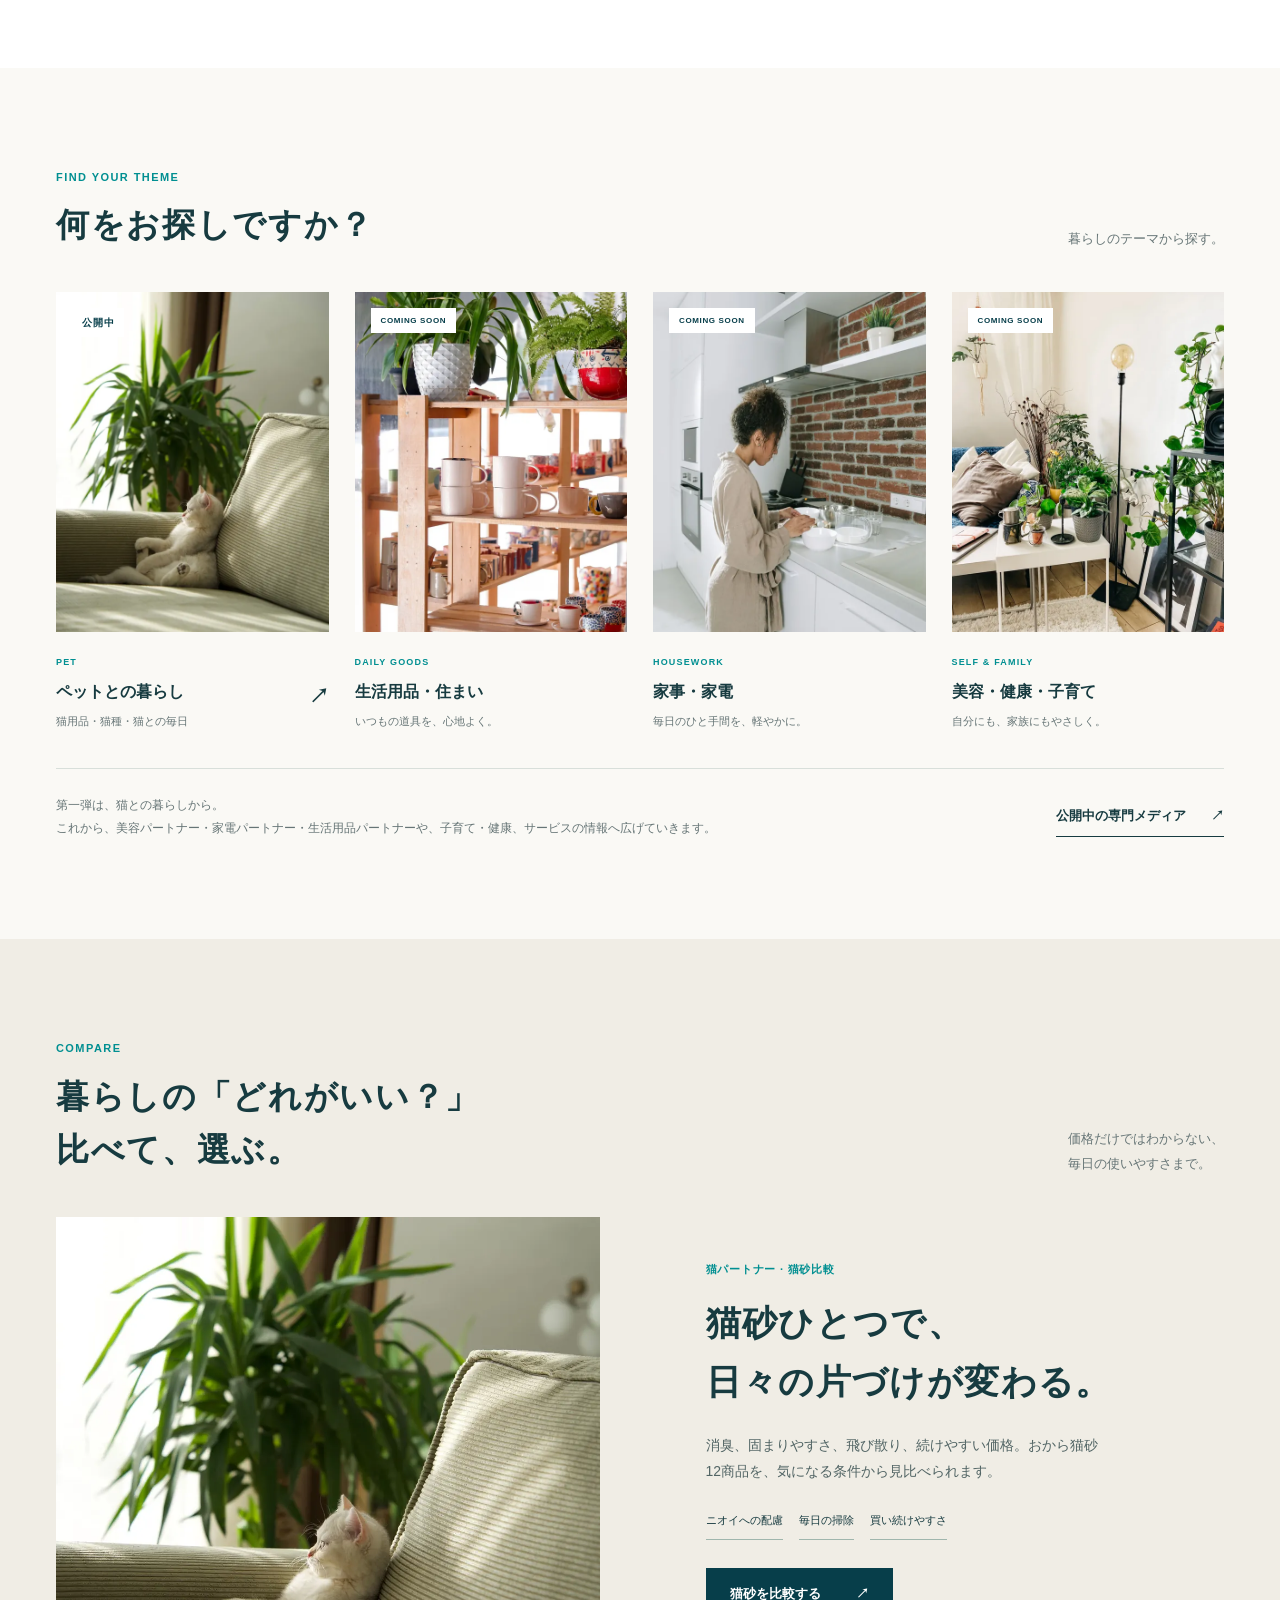
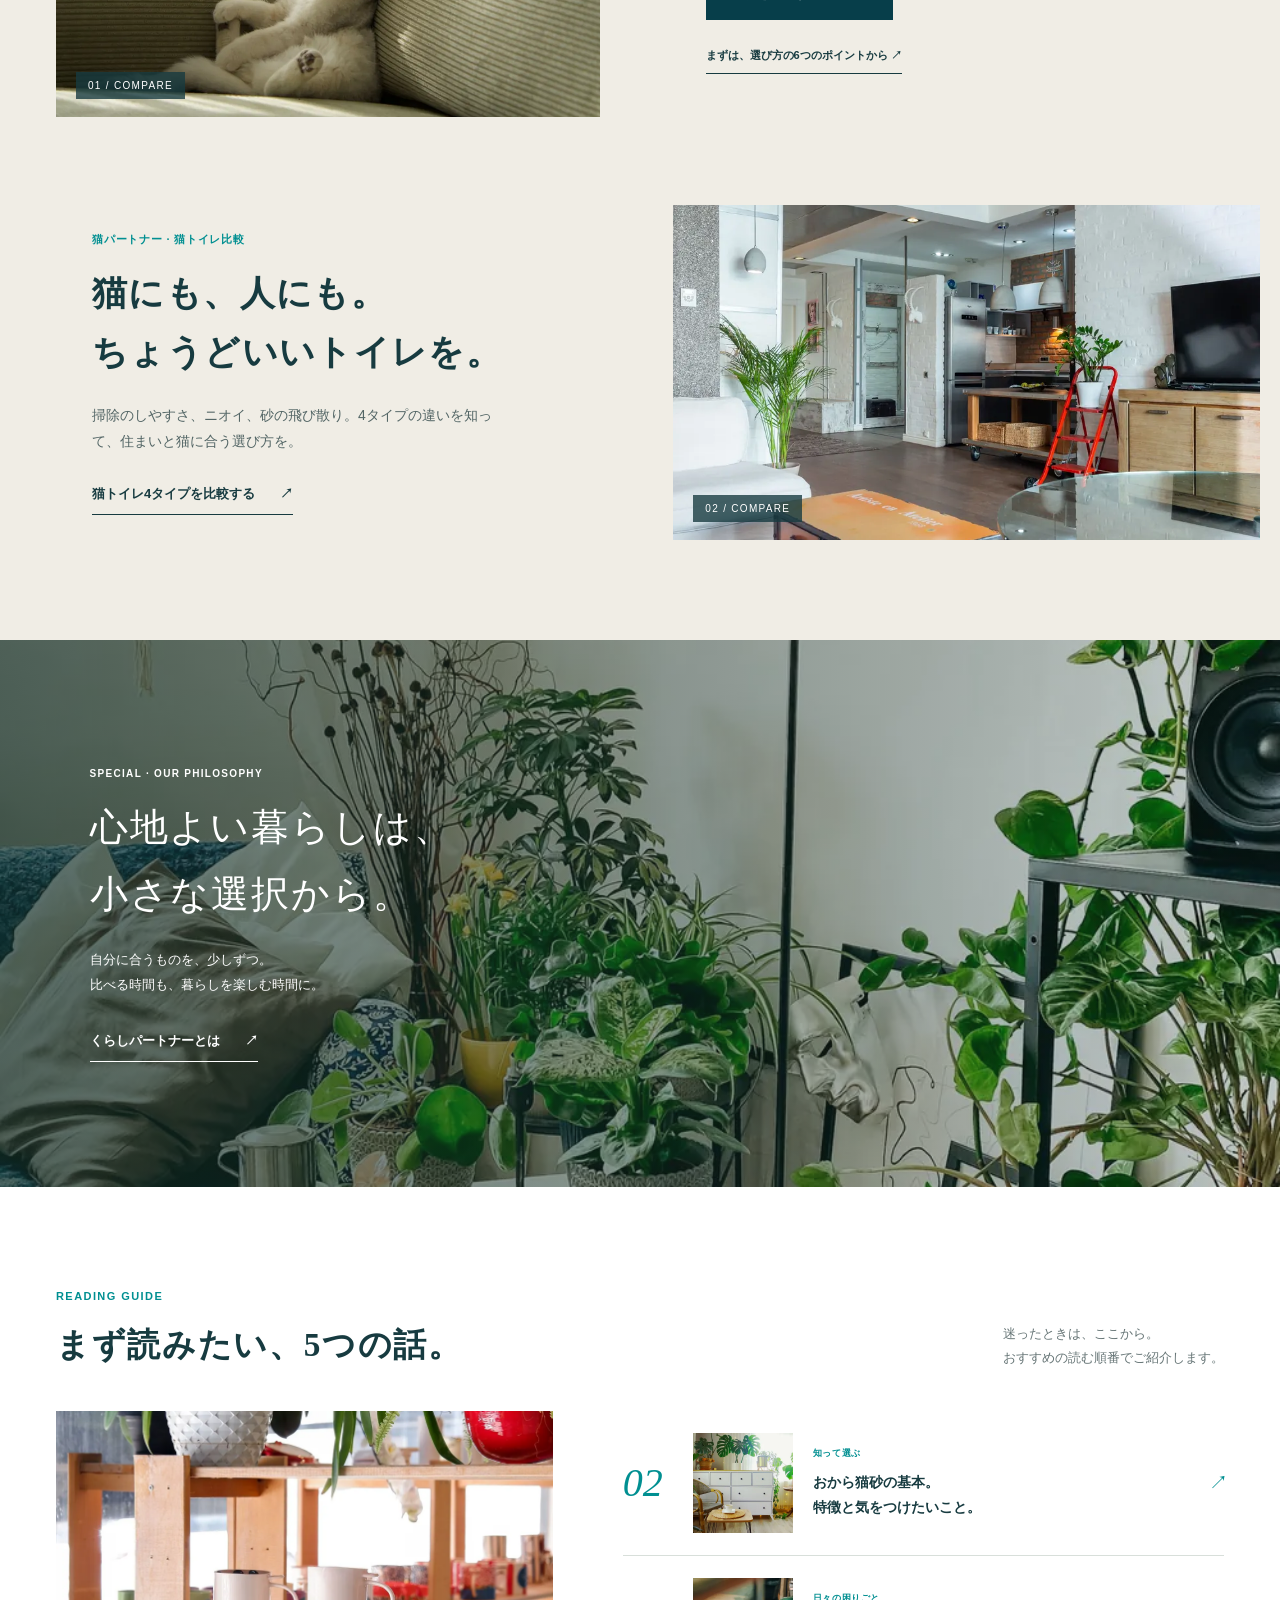
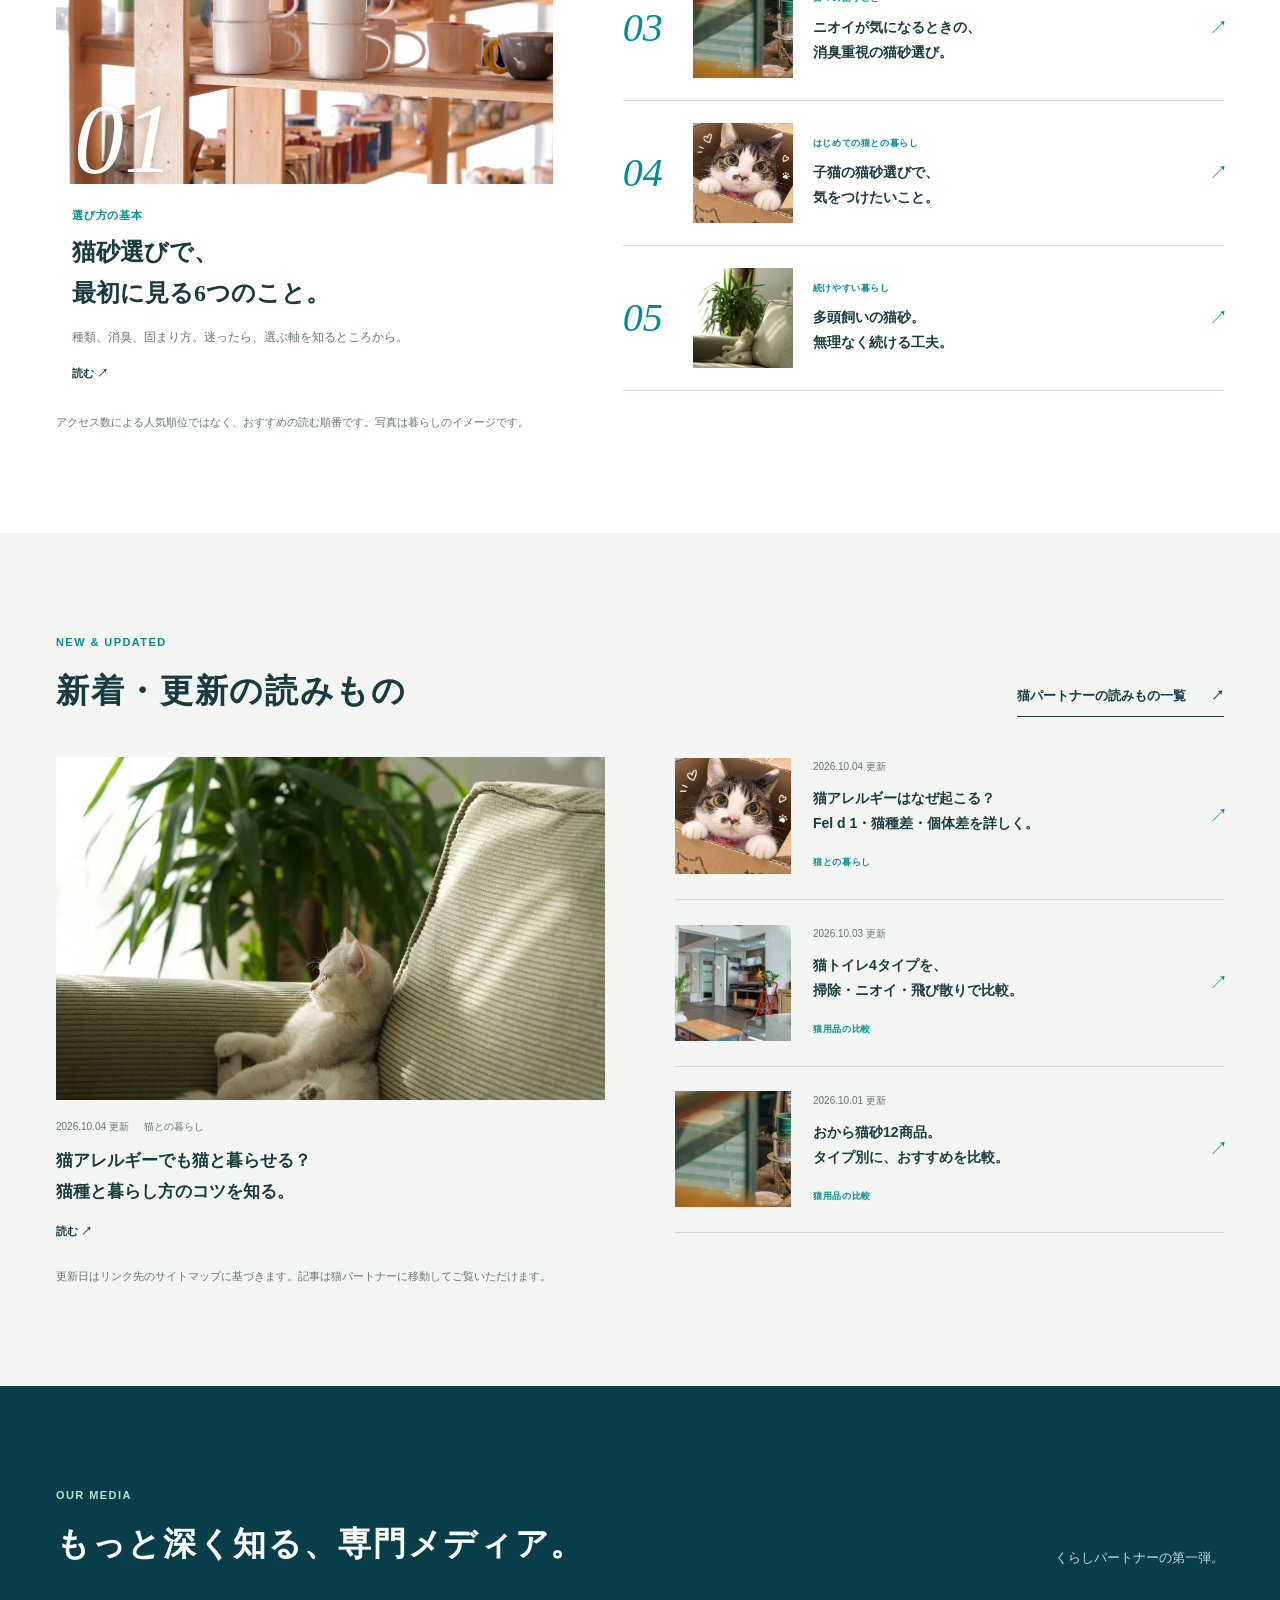
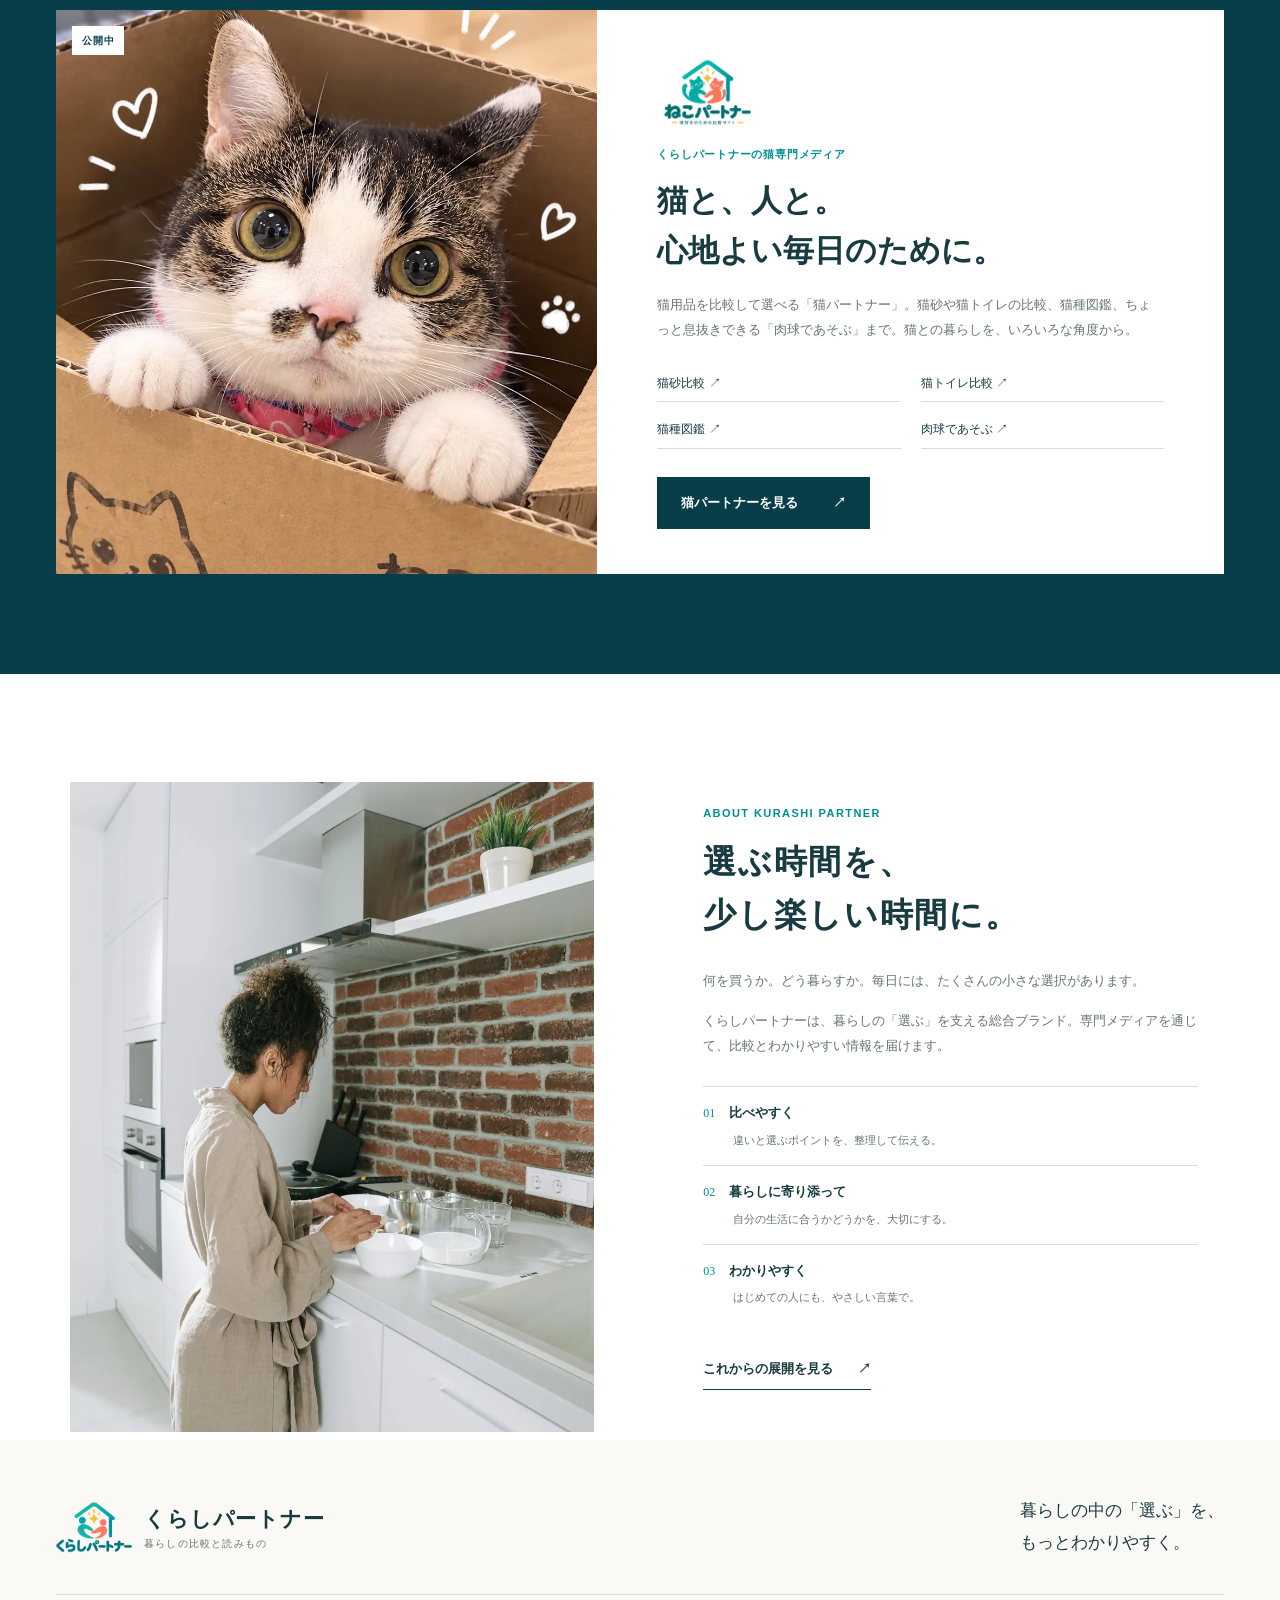
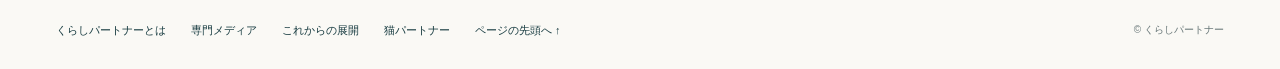
==== commit e574fb97: "Redesign lifestyle portal with photo-led editorial layouts" ====
--- a/index.html
+++ b/index.html
@@ -30,77 +30,72 @@
     if (location.hostname === 'uk-support1.github.io' && location.pathname.startsWith('/cat-comparison-site/')) location.replace(new URL('cat-home.html', location.href).href);
   </script>
   <script defer src="assets/kurashi-portal.js"></script>
+  <link rel="preload" as="image" href="assets/photos/quiet-room-1800.webp" imagesrcset="assets/photos/quiet-room-900.webp 900w, assets/photos/quiet-room-1800.webp 1800w" imagesizes="100vw" fetchpriority="high">
 </head>
-<body>
-  <a class="kp-skip-link" href="#main-content">本文へ移動</a>
-  <header class="kp-header" id="top">
-    <div class="kp-shell kp-header-inner">
-      <a class="kp-brand" href="https://kurashi-partner-ku.com/" aria-label="くらしパートナー ホーム">
-        <img src="assets/kurashi-partner-logo.png" alt="くらしパートナー">
-      </a>
-      <button class="kp-menu-button" type="button" aria-expanded="false" aria-controls="kp-navigation"><span aria-hidden="true">☰</span><span>メニュー</span></button>
-      <nav class="kp-navigation" id="kp-navigation" aria-label="メインナビゲーション">
-        <a href="#about">くらしパートナーとは</a>
-        <a href="#media">専門メディア</a>
-        <a href="#future">これからの展開</a>
-        <a class="kp-nav-cat" href="https://uk-support1.github.io/cat-comparison-site/">猫パートナーを見る</a>
-      </nav>
-    </div>
+<body id="top">
+  <a class="skip-link" href="#main-content">本文へ移動</a>
+  <header class="site-header"><div class="header-inner"><a class="brand" href="https://kurashi-partner-ku.com/" aria-label="くらしパートナー ホーム"><img src="assets/kurashi-partner-logo-compact.webp" alt="" width="437" height="320"><span>くらしパートナー<small>暮らしの比較と読みもの</small></span></a>
+    <button class="menu-button" type="button" aria-expanded="false" aria-controls="main-navigation"><span class="menu-lines" aria-hidden="true"></span><span>メニュー</span></button>
+    <nav class="main-navigation" id="main-navigation" aria-label="メインナビゲーション"><a href="#future">テーマから探す</a><a href="#compare">比べて選ぶ</a><a href="#journal">読みもの</a><a href="#media">専門メディア</a><a href="#about">私たちについて</a></nav></div>
+    <nav class="mobile-shortcuts" aria-label="主要コンテンツ"><a href="#future">テーマ</a><a href="#compare">比較</a><a href="#journal">読みもの</a><a href="#media">猫パートナー</a></nav>
   </header>
-
   <main id="main-content">
-    <section class="kp-hero" aria-labelledby="hero-title">
-      <div class="kp-hero-orbit kp-orbit-one" aria-hidden="true"></div>
-      <div class="kp-hero-orbit kp-orbit-two" aria-hidden="true"></div>
-      <div class="kp-shell kp-hero-grid">
-        <div class="kp-hero-copy">
-          <p class="kp-eyebrow">LIFE, CLEARLY CHOSEN.</p>
-          <h1 id="hero-title">暮らしの中の<span>「選ぶ」を、</span><br>もっとわかりやすく。</h1>
-          <p>毎日にある小さな迷いに、比べやすさと納得できる視点を。くらしパートナーは、生活に寄り添う専門メディアを届けます。</p>
-          <div class="kp-hero-actions">
-            <a class="kp-button kp-button-primary" href="#media">専門メディアを見る</a>
-            <a class="kp-text-link" href="#about">私たちについて <span aria-hidden="true">↓</span></a>
-          </div>
-        </div>
-        <div class="kp-hero-visual" aria-label="暮らしの選択を支えるイメージ">
-          <div class="kp-hero-card kp-card-note"><span>くらしの選択を<br>ひとつずつ、心地よく。</span></div>
-          <div class="kp-hero-card kp-card-logo"><img src="assets/kurashi-partner-logo.png" alt=""></div>
-          <div class="kp-hero-card kp-card-points"><span>比べる</span><span>知る</span><span>選ぶ</span></div>
-          <div class="kp-hero-leaf kp-leaf-a" aria-hidden="true"></div><div class="kp-hero-leaf kp-leaf-b" aria-hidden="true"></div>
-        </div>
-      </div>
+    <section class="hero" aria-labelledby="hero-title">
+      <img class="hero-image" src="assets/photos/quiet-room-1800.webp" srcset="assets/photos/quiet-room-900.webp 900w, assets/photos/quiet-room-1800.webp 1800w" sizes="100vw" width="1800" height="1200" alt="自然光と植物に囲まれた部屋。木のテーブルに一杯のコーヒー" fetchpriority="high" decoding="async">
+      <div class="hero-shade"></div><div class="hero-copy"><p class="eyebrow">A LITTLE BETTER, EVERY DAY.</p><h1 id="hero-title">暮らしに、<br>ちょうどいい選択を。</h1><p class="hero-description">毎日の「どれがいい？」を、もっとわかりやすく。<br>比較と読みものから、あなたの暮らしに合う答えを。</p><a class="button button-light" href="#pickup">暮らしのおすすめを見る <span aria-hidden="true">↗</span></a></div>
+      <div class="hero-caption"><span>くらしの選択を、ひとつずつ。</span><a href="#pickup" aria-label="暮らしのおすすめへスクロール">SCROLL <span aria-hidden="true">↓</span></a></div>
     </section>
-
-    <section class="kp-intro kp-shell kp-reveal" id="about" aria-labelledby="about-title">
-      <p class="kp-eyebrow">ABOUT US</p>
-      <div class="kp-intro-grid"><h2 id="about-title">迷ったときに、<br>気持ちよく決められる場所へ。</h2><div><p>暮らしの中には、毎日使うもの、家族のために選ぶもの、少し先の自分のために考えるものがあります。</p><p>くらしパートナーは、そうした選択を急かさず、違いや基準を整理して、納得して選べるきっかけをつくる総合ブランドです。</p></div></div>
-      <div class="kp-values" aria-label="くらしパートナーが大切にすること"><div><strong>01</strong><h3>比べやすく</h3><p>違いと判断の軸を、丁寧に整理します。</p></div><div><strong>02</strong><h3>暮らしに寄り添って</h3><p>使う場面を想像できる情報を届けます。</p></div><div><strong>03</strong><h3>わかりやすく</h3><p>初めてでも迷いにくい言葉を選びます。</p></div></div>
+    <section class="section pickup shell" id="pickup">
+      <div class="section-heading"><div><p class="eyebrow">PICK UP</p><h2>暮らしのおすすめ</h2></div><p>小さな気づきが、毎日を少し心地よく。</p></div>
+      <div class="bento">
+        <a class="picture-story bento-main" href="https://cat.kurashi-partner-ku.com/compare/cat-toilets.html"><img src="assets/photos/living-1800.webp" srcset="assets/photos/living-900.webp 900w, assets/photos/living-1800.webp 1800w" sizes="(min-width: 900px) 50vw, 100vw" width="1800" height="1200" alt="植物や木の家具を取り入れた、リビングとキッチンのある住まい" loading="lazy" decoding="async"><div class="story-copy"><span class="tag">ペットとの暮らし · 比較</span><h3>掃除しやすい、気持ちいい。<br>毎日に合う猫トイレ選び。</h3><p>オープン・ドーム・システム・自動。4タイプを暮らしの目線で。</p><span class="story-arrow" aria-hidden="true">↗</span></div></a>
+        <a class="small-story" href="https://cat.kurashi-partner-ku.com/compare/okara-litter.html"><div class="image-wrap"><img src="assets/photos/cat-home-600.webp" width="600" height="900" alt="植物のある部屋のソファでくつろぐ猫" loading="lazy" decoding="async"></div><span class="category-label">COMPARE · 猫砂</span><h3>猫にも、暮らしにも。<br>おから猫砂12商品を比較。</h3><span class="text-arrow" aria-hidden="true">読む ↗</span></a>
+        <a class="small-story" href="https://cat.kurashi-partner-ku.com/breeds/"><div class="image-wrap"><img src="assets/photos/mii-600.webp" width="600" height="800" alt="ねこパートナーのミー。顔を近づけてこちらを見ている猫" loading="lazy" decoding="async"></div><span class="category-label">JOURNAL · 猫種図鑑</span><h3>知るほど、愛おしい。<br>猫たちの個性に出会う。</h3><span class="text-arrow" aria-hidden="true">読む ↗</span></a>
+        <a class="picture-story bento-note" href="#about"><img src="assets/photos/coffee-1000.webp" srcset="assets/photos/coffee-600.webp 600w, assets/photos/coffee-1000.webp 1000w" sizes="(min-width: 900px) 50vw, 100vw" width="1000" height="625" alt="キッチンのカウンターに置かれた、緑色のカップとコーヒーの道具" loading="lazy" decoding="async"><div class="story-copy"><span class="category-label">ABOUT US</span><h3>「なんとなく」から、<br>「これがいい」へ。</h3><span class="story-arrow" aria-hidden="true">↗</span></div></a>
+      </div><p class="image-note">生活シーンの写真はイメージです。現在の記事は専門メディア「猫パートナー」で公開しています。</p>
     </section>
-
-    <section class="kp-media-section" id="media" aria-labelledby="media-title">
-      <div class="kp-shell"><div class="kp-section-heading kp-reveal"><div><p class="kp-eyebrow">SPECIALIST MEDIA</p><h2 id="media-title">専門メディア</h2></div><p>テーマごとに、深く、やさしく。<br>暮らしのパートナーを増やしていきます。</p></div>
-        <div class="kp-media-grid">
-          <article class="kp-cat-feature kp-reveal">
-            <div class="kp-cat-visual"><img src="assets/mii-mix-cat.jpg" alt="窓辺でくつろぐ猫" loading="lazy"><span class="kp-cat-shape" aria-hidden="true"></span><span class="kp-live">公開中</span></div>
-            <div class="kp-cat-copy"><img class="kp-cat-logo" src="assets/neko-partner-logo.png" alt="ねこパートナー"><p class="kp-cat-kicker">猫との暮らしを、もっと心地よく。</p><h3>猫用品を、比べて選べる専門メディア。</h3><p>猫砂や猫トイレの比較から、猫種図鑑、気軽に楽しめる「肉球であそぶ」まで。猫と暮らす毎日に役立つ情報を集めています。</p><ul class="kp-topic-list"><li>猫砂比較</li><li>猫トイレ比較</li><li>猫種図鑑</li><li>肉球であそぶ</li></ul><a class="kp-button kp-button-primary" href="https://uk-support1.github.io/cat-comparison-site/">猫パートナーを見る</a></div>
-          </article>
-          <div class="kp-soon-grid kp-reveal" aria-label="準備中の専門メディア">
-            <article class="kp-soon-card"><span>COMING SOON</span><h3>美容パートナー</h3><p>自分らしい毎日のための、選び方の情報を準備中です。</p></article>
-            <article class="kp-soon-card"><span>COMING SOON</span><h3>家電パートナー</h3><p>暮らしに合う家電選びのための情報を準備中です。</p></article>
-            <article class="kp-soon-card"><span>COMING SOON</span><h3>生活用品パートナー</h3><p>日々の道具を心地よく選ぶための情報を準備中です。</p></article>
-            <article class="kp-soon-card"><span>COMING SOON</span><h3>子育て・健康</h3><p>家族の暮らしに寄り添うテーマを準備中です。</p></article>
-          </div>
-        </div>
-      </div>
+    <section class="themes section" id="future"><div class="shell">
+      <div class="section-heading"><div><p class="eyebrow">FIND YOUR THEME</p><h2>何をお探しですか？</h2></div><p>暮らしのテーマから探す。</p></div>
+      <!-- Published categories use an anchor; planned categories deliberately have no link. -->
+      <div class="theme-rail" tabindex="0" role="region" aria-label="暮らしのテーマ。スマートフォンでは横にスクロールできます">
+        <a class="theme theme-live" href="https://uk-support1.github.io/cat-comparison-site/"><div class="image-wrap"><img src="assets/photos/cat-home-600.webp" width="600" height="900" alt="ソファの上でリラックスする猫" loading="lazy" decoding="async"><span class="status">公開中</span></div><span class="eyebrow">PET</span><h3>ペットとの暮らし <span aria-hidden="true">↗</span></h3><p>猫用品・猫種・猫との毎日</p></a>
+<div class="theme"><div class="image-wrap"><img src="assets/photos/ceramics-600.webp" width="600" height="1066" alt="木の棚に並んだ器と小さな植物" loading="lazy" decoding="async"><span class="status status-soon">COMING SOON</span></div><span class="eyebrow">DAILY GOODS</span><h3>生活用品・住まい</h3><p>いつもの道具を、心地よく。</p></div>
+<div class="theme"><div class="image-wrap"><img src="assets/photos/cooking-600.webp" width="600" height="900" alt="明るいキッチンで料理をする日常のひとこま" loading="lazy" decoding="async"><span class="status status-soon">COMING SOON</span></div><span class="eyebrow">HOUSEWORK</span><h3>家事・家電</h3><p>毎日のひと手間を、軽やかに。</p></div>
+<div class="theme"><div class="image-wrap"><img src="assets/photos/plants-600.webp" width="600" height="800" alt="植物とクッションに囲まれた、くつろぎの空間" loading="lazy" decoding="async"><span class="status status-soon">COMING SOON</span></div><span class="eyebrow">SELF & FAMILY</span><h3>美容・健康・子育て</h3><p>自分にも、家族にもやさしく。</p></div>
+      </div><div class="theme-foot"><p>第一弾は、猫との暮らしから。<br>これから、美容パートナー・家電パートナー・生活用品パートナーや、子育て・健康、サービスの情報へ広げていきます。</p><a class="underlined-link" href="#media">公開中の専門メディア <span aria-hidden="true">↗</span></a></div>
+    </div></section>
+    <section class="compare section" id="compare"><div class="shell">
+      <div class="section-heading"><div><p class="eyebrow">COMPARE</p><h2>暮らしの「どれがいい？」<br>比べて、選ぶ。</h2></div><p>価格だけではわからない、<br>毎日の使いやすさまで。</p></div>
+      <article class="editorial editorial-first reveal"><a class="editorial-photo" href="https://cat.kurashi-partner-ku.com/compare/okara-litter.html" aria-label="おから猫砂12商品の比較を読む"><img src="assets/photos/cat-home-1000.webp" srcset="assets/photos/cat-home-600.webp 600w, assets/photos/cat-home-1000.webp 1000w" sizes="(min-width: 900px) 50vw, 100vw" width="1000" height="1499" alt="ソファでくつろぐ猫と、部屋の植物" loading="lazy" decoding="async"><span class="photo-index" aria-hidden="true">01 / COMPARE</span></a><div class="editorial-copy"><p class="category-label">猫パートナー · 猫砂比較</p><h3>猫砂ひとつで、<br>日々の片づけが変わる。</h3><p>消臭、固まりやすさ、飛び散り、続けやすい価格。おから猫砂12商品を、気になる条件から見比べられます。</p><ul class="compare-points"><li>ニオイへの配慮</li><li>毎日の掃除</li><li>買い続けやすさ</li></ul><a class="button" href="https://cat.kurashi-partner-ku.com/compare/okara-litter.html">猫砂を比較する <span aria-hidden="true">↗</span></a><a class="underlined-link secondary-link" href="https://cat.kurashi-partner-ku.com/articles/how-to-choose.html">まずは、選び方の6つのポイントから <span aria-hidden="true">↗</span></a></div></article>
+      <article class="editorial editorial-reverse reveal"><a class="editorial-photo" href="https://cat.kurashi-partner-ku.com/compare/cat-toilets.html" aria-label="猫トイレ4タイプの比較を読む"><img src="assets/photos/living-900.webp" width="900" height="600" alt="猫と暮らす空間づくりを考える、明るい住まいのイメージ" loading="lazy" decoding="async"><span class="photo-index" aria-hidden="true">02 / COMPARE</span></a><div class="editorial-copy"><p class="category-label">猫パートナー · 猫トイレ比較</p><h3>猫にも、人にも。<br>ちょうどいいトイレを。</h3><p>掃除のしやすさ、ニオイ、砂の飛び散り。4タイプの違いを知って、住まいと猫に合う選び方を。</p><a class="underlined-link" href="https://cat.kurashi-partner-ku.com/compare/cat-toilets.html">猫トイレ4タイプを比較する <span aria-hidden="true">↗</span></a></div></article>
+    </div></section>
+    <section class="special" aria-labelledby="special-title"><img src="assets/photos/plants-1000.webp" srcset="assets/photos/plants-600.webp 600w, assets/photos/plants-1000.webp 1000w" sizes="(min-width: 900px) 50vw, 100vw" width="1000" height="1333" alt="たくさんの植物と自然光がある、日常のリビング" loading="lazy" decoding="async"><div class="special-shade"></div><div class="special-copy"><p class="eyebrow">SPECIAL · OUR PHILOSOPHY</p><h2 id="special-title">心地よい暮らしは、<br>小さな選択から。</h2><p>自分に合うものを、少しずつ。<br>比べる時間も、暮らしを楽しむ時間に。</p><a class="underlined-link" href="#about">くらしパートナーとは <span aria-hidden="true">↗</span></a></div></section>
+    <section class="reading section shell" id="reading">
+      <div class="section-heading"><div><p class="eyebrow">READING GUIDE</p><h2>まず読みたい、5つの話。</h2></div><p>迷ったときは、ここから。<br>おすすめの読む順番でご紹介します。</p></div>
+      <ol class="reading-grid">
+        <li class="reading-first"><a href="https://cat.kurashi-partner-ku.com/articles/how-to-choose.html"><div class="image-wrap"><img src="assets/photos/ceramics-1000.webp" srcset="assets/photos/ceramics-600.webp 600w, assets/photos/ceramics-1000.webp 1000w" sizes="(min-width: 900px) 50vw, 100vw" width="1000" height="1777" alt="暮らしに合う道具を選ぶ、器の並んだ木の棚のイメージ" loading="lazy" decoding="async"><span class="reading-number" aria-hidden="true">01</span></div><div class="reading-first-copy"><p class="category-label">選び方の基本</p><h3>猫砂選びで、<br>最初に見る6つのこと。</h3><p>種類、消臭、固まり方。迷ったら、選ぶ軸を知るところから。</p><span class="text-arrow" aria-hidden="true">読む ↗</span></div></a></li>
+        <li><a class="reading-row" href="https://cat.kurashi-partner-ku.com/articles/okara-basics.html"><span class="reading-number" aria-hidden="true">02</span><img src="assets/photos/quiet-room-600.webp" width="600" height="400" alt="植物のある部屋の木のテーブル" loading="lazy" decoding="async"><div><p class="category-label">知って選ぶ</p><h3>おから猫砂の基本。<br>特徴と気をつけたいこと。</h3></div><span class="row-arrow" aria-hidden="true">↗</span></a></li>
+<li><a class="reading-row" href="https://cat.kurashi-partner-ku.com/articles/odor-control.html"><span class="reading-number" aria-hidden="true">03</span><img src="assets/photos/coffee-600.webp" width="600" height="375" alt="カウンターに置かれた緑色のカップ" loading="lazy" decoding="async"><div><p class="category-label">日々の困りごと</p><h3>ニオイが気になるときの、<br>消臭重視の猫砂選び。</h3></div><span class="row-arrow" aria-hidden="true">↗</span></a></li>
+<li><a class="reading-row" href="https://cat.kurashi-partner-ku.com/articles/kitten-guide.html"><span class="reading-number" aria-hidden="true">04</span><img src="assets/photos/mii-600.webp" width="600" height="800" alt="つぶらな目でこちらを見るミー" loading="lazy" decoding="async"><div><p class="category-label">はじめての猫との暮らし</p><h3>子猫の猫砂選びで、<br>気をつけたいこと。</h3></div><span class="row-arrow" aria-hidden="true">↗</span></a></li>
+<li><a class="reading-row" href="https://cat.kurashi-partner-ku.com/articles/multi-cat-guide.html"><span class="reading-number" aria-hidden="true">05</span><img src="assets/photos/cat-home-600.webp" width="600" height="900" alt="ソファでゆっくり過ごす猫" loading="lazy" decoding="async"><div><p class="category-label">続けやすい暮らし</p><h3>多頭飼いの猫砂。<br>無理なく続ける工夫。</h3></div><span class="row-arrow" aria-hidden="true">↗</span></a></li>
+      </ol><p class="image-note">アクセス数による人気順位ではなく、おすすめの読む順番です。写真は暮らしのイメージです。</p>
     </section>
-
-    <section class="kp-future kp-shell kp-reveal" id="future" aria-labelledby="future-title">
-      <div><p class="kp-eyebrow">LOOKING AHEAD</p><h2 id="future-title">これからも、暮らしの<br>選択肢を広げていきます。</h2></div>
-      <p>猫との暮らしを起点に、美容、家電、生活用品、子育て、健康などへ。テーマごとに専門性を大切にしながら、選ぶ時間が少し楽しみになるメディアを育てていきます。</p>
-    </section>
+    <section class="journal section" id="journal"><div class="shell">
+      <div class="section-heading"><div><p class="eyebrow">NEW & UPDATED</p><h2>新着・更新の読みもの</h2></div><a class="underlined-link" href="https://cat.kurashi-partner-ku.com/articles/">猫パートナーの読みもの一覧 <span aria-hidden="true">↗</span></a></div>
+      <div class="journal-grid"><a class="journal-lead" href="https://cat.kurashi-partner-ku.com/articles/cat-allergy.html"><div class="image-wrap"><img src="assets/photos/cat-home-1000.webp" srcset="assets/photos/cat-home-600.webp 600w, assets/photos/cat-home-1000.webp 1000w" sizes="(min-width: 900px) 50vw, 100vw" width="1000" height="1499" alt="部屋のソファでくつろぐ猫" loading="lazy" decoding="async"></div><p class="article-meta"><time datetime="2026-10-04">2026.10.04 更新</time><span>猫との暮らし</span></p><h3>猫アレルギーでも猫と暮らせる？<br>猫種と暮らし方のコツを知る。</h3><span class="text-arrow" aria-hidden="true">読む ↗</span></a>
+        <div class="journal-list"><a class="journal-row" href="https://cat.kurashi-partner-ku.com/articles/cat-allergy-deep-guide.html"><img src="assets/photos/mii-600.webp" width="600" height="800" alt="ミーの顔のアップ" loading="lazy" decoding="async"><div><p class="article-meta"><time datetime="2026-10-04">2026.10.04 更新</time></p><h3>猫アレルギーはなぜ起こる？<br>Fel d 1・猫種差・個体差を詳しく。</h3><span class="category-label">猫との暮らし</span></div><span class="row-arrow" aria-hidden="true">↗</span></a>
+<a class="journal-row" href="https://cat.kurashi-partner-ku.com/compare/cat-toilets.html"><img src="assets/photos/living-900.webp" width="900" height="600" alt="キッチンとつながる明るい生活空間" loading="lazy" decoding="async"><div><p class="article-meta"><time datetime="2026-10-03">2026.10.03 更新</time></p><h3>猫トイレ4タイプを、<br>掃除・ニオイ・飛び散りで比較。</h3><span class="category-label">猫用品の比較</span></div><span class="row-arrow" aria-hidden="true">↗</span></a>
+<a class="journal-row" href="https://cat.kurashi-partner-ku.com/compare/okara-litter.html"><img src="assets/photos/coffee-600.webp" width="600" height="375" alt="暮らしの道具が並ぶカウンターのイメージ" loading="lazy" decoding="async"><div><p class="article-meta"><time datetime="2026-10-01">2026.10.01 更新</time></p><h3>おから猫砂12商品。<br>タイプ別に、おすすめを比較。</h3><span class="category-label">猫用品の比較</span></div><span class="row-arrow" aria-hidden="true">↗</span></a></div>
+      </div><p class="image-note">更新日はリンク先のサイトマップに基づきます。記事は猫パートナーに移動してご覧いただけます。</p>
+    </div></section>
+    <section class="media section" id="media"><div class="shell">
+      <div class="section-heading"><div><p class="eyebrow">OUR MEDIA</p><h2>もっと深く知る、専門メディア。</h2></div><p>くらしパートナーの第一弾。</p></div>
+      <!-- Add future published media as another .media-feature; keep unpublished sites unlinked. -->
+      <article class="media-feature reveal"><div class="media-photo"><img src="assets/photos/mii-1000.webp" srcset="assets/photos/mii-600.webp 600w, assets/photos/mii-1000.webp 1000w" sizes="(min-width: 900px) 50vw, 100vw" width="1000" height="1333" alt="ねこパートナーのミー" loading="lazy" decoding="async"><span class="status">公開中</span></div><div class="media-copy"><img class="cat-logo" src="assets/neko-partner-logo-compact.webp" width="413" height="320" alt="ねこパートナー" loading="lazy" decoding="async"><p class="category-label">くらしパートナーの猫専門メディア</p><h3>猫と、人と。<br>心地よい毎日のために。</h3><p>猫用品を比較して選べる「猫パートナー」。猫砂や猫トイレの比較、猫種図鑑、ちょっと息抜きできる「肉球であそぶ」まで。猫との暮らしを、いろいろな角度から。</p><div class="media-topics"><a href="https://cat.kurashi-partner-ku.com/compare/okara-litter.html">猫砂比較 ↗</a><a href="https://cat.kurashi-partner-ku.com/compare/cat-toilets.html">猫トイレ比較 ↗</a><a href="https://cat.kurashi-partner-ku.com/breeds/">猫種図鑑 ↗</a><a href="https://cat.kurashi-partner-ku.com/breeds/paw-pop.html">肉球であそぶ ↗</a></div><a class="button" href="https://uk-support1.github.io/cat-comparison-site/">猫パートナーを見る <span aria-hidden="true">↗</span></a></div></article>
+    </div></section>
+    <section class="about section" id="about" aria-labelledby="about-title"><div class="about-grid"><div class="about-photo"><img src="assets/photos/cooking-1000.webp" srcset="assets/photos/cooking-600.webp 600w, assets/photos/cooking-1000.webp 1000w" sizes="(min-width: 900px) 50vw, 100vw" width="1000" height="1500" alt="窓からの光が入るキッチンで、静かに料理をする人" loading="lazy" decoding="async"></div><div class="about-copy"><p class="eyebrow">ABOUT KURASHI PARTNER</p><h2 id="about-title">選ぶ時間を、<br>少し楽しい時間に。</h2><p>何を買うか。どう暮らすか。毎日には、たくさんの小さな選択があります。</p><p>くらしパートナーは、暮らしの「選ぶ」を支える総合ブランド。専門メディアを通じて、比較とわかりやすい情報を届けます。</p><dl class="values"><div><dt><span>01</span> 比べやすく</dt><dd>違いと選ぶポイントを、整理して伝える。</dd></div><div><dt><span>02</span> 暮らしに寄り添って</dt><dd>自分の生活に合うかどうかを、大切にする。</dd></div><div><dt><span>03</span> わかりやすく</dt><dd>はじめての人にも、やさしい言葉で。</dd></div></dl><a class="underlined-link" href="#future">これからの展開を見る <span aria-hidden="true">↗</span></a></div></div></section>
   </main>
-
-  <footer class="kp-footer"><div class="kp-shell"><div class="kp-footer-top"><a class="kp-footer-brand" href="https://kurashi-partner-ku.com/"><img src="assets/kurashi-partner-logo.png" alt="くらしパートナー"></a><nav aria-label="フッターナビゲーション"><a href="#about">くらしパートナーとは</a><a href="#media">専門メディア</a><a href="#future">これからの展開</a><a href="https://uk-support1.github.io/cat-comparison-site/">猫パートナー</a></nav></div><p>暮らしの中の「選ぶ」を、もっとわかりやすく。</p><small>© くらしパートナー</small></div></footer>
-  <noscript><div class="kp-noscript">猫パートナーは <a href="https://uk-support1.github.io/cat-comparison-site/cat-home.html">こちら</a> からご覧いただけます。</div></noscript>
+  <footer class="site-footer"><div class="shell"><div class="footer-top"><a class="brand" href="https://kurashi-partner-ku.com/" aria-label="くらしパートナー ホーム"><img src="assets/kurashi-partner-logo-compact.webp" alt="" width="437" height="320"><span>くらしパートナー<small>暮らしの比較と読みもの</small></span></a><p>暮らしの中の「選ぶ」を、<br>もっとわかりやすく。</p></div><div class="footer-bottom"><nav aria-label="フッターナビゲーション"><a href="#about">くらしパートナーとは</a><a href="#media">専門メディア</a><a href="#future">これからの展開</a><a href="https://uk-support1.github.io/cat-comparison-site/">猫パートナー</a><a href="#top">ページの先頭へ ↑</a></nav><small>© くらしパートナー</small></div></div></footer>
+  <noscript><p class="noscript-note">猫パートナーは <a href="https://uk-support1.github.io/cat-comparison-site/cat-home.html">こちら</a> からもご覧いただけます。</p></noscript>
 </body>
 </html>
--- a/assets/kurashi-portal.css
+++ b/assets/kurashi-portal.css
@@ -1,2 +1,258 @@
-:root{--kp-navy:#073e4a;--kp-teal:#008f91;--kp-mint:#c7f1e6;--kp-coral:#f17d69;--kp-sun:#f6be43;--kp-ink:#17343b;--kp-muted:#587176;--kp-cream:#f8f7f1;--kp-white:#fff;--kp-line:#d9e7e1;--kp-shell:min(1160px,90vw)}
-*{box-sizing:border-box}html{scroll-behavior:smooth;scroll-padding-top:90px}body{margin:0;color:var(--kp-ink);background:var(--kp-cream);font-family:"Hiragino Kaku Gothic ProN","Yu Gothic",YuGothic,Meiryo,sans-serif;font-size:16px;line-height:1.8}.kp-shell{width:var(--kp-shell);margin-inline:auto}.kp-skip-link{position:fixed;z-index:1000;top:-80px;left:16px;background:var(--kp-navy);color:#fff;padding:8px 14px;border-radius:8px;transition:top .2s}.kp-skip-link:focus{top:12px}.kp-header{position:sticky;top:0;z-index:100;background:rgba(248,247,241,.9);border-bottom:1px solid rgba(7,62,74,.09);backdrop-filter:blur(14px)}.kp-header-inner{min-height:82px;display:flex;align-items:center;justify-content:space-between;gap:24px}.kp-brand{display:flex;align-items:center;width:150px;height:62px}.kp-brand img,.kp-footer-brand img{display:block;width:100%;height:100%;object-fit:contain}.kp-navigation{display:flex;align-items:center;gap:28px}.kp-navigation a{color:var(--kp-ink);font-size:14px;font-weight:700;text-decoration:none;white-space:nowrap}.kp-navigation a:not(.kp-nav-cat):hover{color:var(--kp-teal)}.kp-nav-cat{padding:10px 17px;background:var(--kp-navy);color:#fff!important;border-radius:999px;transition:transform .2s,background .2s}.kp-nav-cat:hover{background:var(--kp-teal);transform:translateY(-2px)}.kp-menu-button{display:none}.kp-hero{position:relative;overflow:hidden;padding:75px 0 96px;background:linear-gradient(121deg,#ebf8f0 0%,#f8f7f1 46%,#f5ede1 100%)}.kp-hero-grid{position:relative;display:grid;grid-template-columns:1.02fr .98fr;align-items:center;gap:30px}.kp-hero-copy{position:relative;z-index:1}.kp-eyebrow{margin:0 0 13px;color:var(--kp-teal);font-size:12px;font-weight:800;letter-spacing:.15em}.kp-hero h1,.kp-intro h2,.kp-section-heading h2,.kp-future h2{margin:0;font-family:"Hiragino Mincho ProN","Yu Mincho",serif;font-weight:600;letter-spacing:.03em;line-height:1.32}.kp-hero h1{font-size:clamp(39px,5.2vw,68px)}.kp-hero h1 span{color:var(--kp-teal)}.kp-hero-copy>p:not(.kp-eyebrow){max-width:530px;margin:27px 0 28px;font-size:17px;line-height:2;color:#3e5b61}.kp-hero-actions{display:flex;align-items:center;flex-wrap:wrap;gap:22px}.kp-button{display:inline-flex;align-items:center;justify-content:center;min-height:52px;padding:12px 24px;border-radius:999px;font-size:15px;font-weight:800;text-decoration:none;transition:transform .2s,box-shadow .2s}.kp-button-primary{background:var(--kp-coral);color:#fff;box-shadow:0 11px 24px rgba(199,73,52,.2)}.kp-button-primary:hover{transform:translateY(-3px);box-shadow:0 15px 29px rgba(199,73,52,.27)}.kp-text-link{display:inline-flex;align-items:center;gap:8px;color:var(--kp-navy);font-size:14px;font-weight:800;text-decoration:none;border-bottom:1px solid var(--kp-navy)}.kp-text-link:hover{color:var(--kp-teal);border-color:var(--kp-teal)}.kp-hero-visual{position:relative;min-height:410px}.kp-hero-card{position:absolute;border:1px solid rgba(7,62,74,.07);box-shadow:0 25px 50px rgba(7,62,74,.1)}.kp-card-logo{top:51px;right:7%;width:64%;height:236px;padding:18px;background:#fff;border-radius:42px;transform:rotate(3deg)}.kp-card-logo img{width:100%;height:100%;object-fit:contain}.kp-card-note{top:7px;left:2%;z-index:2;padding:17px 21px;background:var(--kp-sun);border-radius:21px 21px 21px 4px;color:var(--kp-navy);font-size:15px;font-weight:800;line-height:1.55;transform:rotate(-6deg)}.kp-card-points{right:1%;bottom:35px;z-index:2;display:flex;gap:9px;padding:14px;background:var(--kp-navy);border-radius:17px;transform:rotate(-4deg)}.kp-card-points span{padding:4px 10px;border-radius:999px;background:rgba(255,255,255,.13);color:#fff;font-size:12px;font-weight:700}.kp-hero-leaf{position:absolute;width:95px;height:52px;border:13px solid var(--kp-teal);border-radius:100% 0 100% 0;opacity:.75}.kp-leaf-a{bottom:43px;left:10%;transform:rotate(21deg)}.kp-leaf-b{top:30px;right:4%;border-color:var(--kp-coral);transform:rotate(177deg) scale(.67)}.kp-hero-orbit{position:absolute;border-radius:50%;border:1px solid rgba(0,143,145,.13)}.kp-orbit-one{width:570px;height:570px;right:-310px;top:-118px}.kp-orbit-two{width:440px;height:440px;left:-300px;bottom:-300px;border-color:rgba(241,125,105,.17)}.kp-intro{padding:122px 0}.kp-intro-grid{display:grid;grid-template-columns:1.1fr .9fr;gap:11%;align-items:start}.kp-intro h2,.kp-section-heading h2,.kp-future h2{font-size:clamp(30px,4vw,48px)}.kp-intro-grid p{margin:0 0 18px;color:var(--kp-muted)}.kp-values{display:grid;grid-template-columns:repeat(3,1fr);gap:20px;margin-top:66px}.kp-values>div{padding:24px 22px;border-top:2px solid var(--kp-teal)}.kp-values strong{color:var(--kp-coral);font-size:13px;letter-spacing:.12em}.kp-values h3{margin:8px 0 4px;font-size:19px}.kp-values p{margin:0;color:var(--kp-muted);font-size:14px}.kp-media-section{padding:98px 0 112px;background:var(--kp-navy);color:#fff}.kp-media-section .kp-eyebrow{color:var(--kp-mint)}.kp-section-heading{display:flex;align-items:end;justify-content:space-between;gap:30px;margin-bottom:50px}.kp-section-heading p:last-child{margin:0;color:#c7dcda;font-size:15px;line-height:1.8}.kp-media-grid{display:grid;grid-template-columns:1.43fr .57fr;gap:20px}.kp-cat-feature{display:grid;grid-template-columns:.86fr 1.14fr;overflow:hidden;background:#fff;color:var(--kp-ink);border-radius:26px}.kp-cat-visual{position:relative;min-height:520px;overflow:hidden;background:#b5e0d2}.kp-cat-visual>img{width:100%;height:100%;position:absolute;inset:0;object-fit:cover;object-position:center 48%;mix-blend-mode:multiply}.kp-cat-shape{position:absolute;width:270px;height:270px;right:-109px;bottom:-123px;background:var(--kp-sun);border-radius:50%;opacity:.88}.kp-live{position:absolute;top:18px;left:18px;display:inline-flex;padding:5px 12px;border-radius:999px;background:#fff;color:var(--kp-teal);font-size:12px;font-weight:800}.kp-cat-copy{display:flex;flex-direction:column;align-items:flex-start;padding:44px 40px}.kp-cat-logo{width:142px;height:70px;object-fit:contain}.kp-cat-kicker{margin:17px 0 5px;color:var(--kp-teal);font-size:13px;font-weight:800}.kp-cat-copy h3{margin:0;font-family:"Hiragino Mincho ProN","Yu Mincho",serif;font-size:30px;line-height:1.5}.kp-cat-copy>p:not(.kp-cat-kicker){margin:14px 0 17px;color:var(--kp-muted);font-size:14px;line-height:1.85}.kp-topic-list{display:flex;flex-wrap:wrap;gap:7px;margin:0 0 26px;padding:0;list-style:none}.kp-topic-list li{padding:3px 10px;border-radius:999px;background:#eaf5f0;color:#2a716f;font-size:12px;font-weight:700}.kp-soon-grid{display:grid;grid-template-columns:1fr 1fr;gap:20px}.kp-soon-card{min-height:calc(50% - 10px);padding:24px 20px;border:1px solid rgba(255,255,255,.22);border-radius:20px;background:rgba(255,255,255,.06)}.kp-soon-card span{font-size:10px;font-weight:800;letter-spacing:.12em;color:var(--kp-sun)}.kp-soon-card h3{margin:18px 0 7px;font-family:"Hiragino Mincho ProN","Yu Mincho",serif;font-size:20px;font-weight:600;line-height:1.45}.kp-soon-card p{margin:0;color:#c7dcda;font-size:12px;line-height:1.7}.kp-future{display:grid;grid-template-columns:1fr .7fr;gap:13%;padding:117px 0}.kp-future>p{align-self:end;margin:0;color:var(--kp-muted);line-height:2}.kp-footer{padding:48px 0 26px;background:#e5f3ed}.kp-footer-top{display:flex;align-items:center;justify-content:space-between;gap:30px;padding-bottom:28px;border-bottom:1px solid #bdd8ce}.kp-footer-brand{display:block;width:142px;height:63px}.kp-footer nav{display:flex;flex-wrap:wrap;justify-content:flex-end;gap:12px 24px}.kp-footer nav a{color:var(--kp-ink);font-size:13px;text-decoration:none}.kp-footer nav a:hover{text-decoration:underline}.kp-footer>div>p{margin:23px 0 7px;color:var(--kp-muted);font-size:13px}.kp-footer small{color:var(--kp-muted);font-size:11px}.kp-noscript{position:fixed;z-index:999;bottom:0;left:0;right:0;padding:10px;background:#fff4cc;text-align:center;font-size:13px}.kp-reveal{opacity:0;transform:translateY(20px);transition:opacity .7s ease,transform .7s ease}.kp-reveal.is-visible{opacity:1;transform:none}@media (prefers-reduced-motion:reduce){html{scroll-behavior:auto}.kp-reveal{opacity:1;transform:none;transition:none}.kp-button,.kp-nav-cat{transition:none}}@media(max-width:860px){.kp-header-inner{min-height:70px}.kp-brand{width:124px;height:54px}.kp-menu-button{display:inline-flex;align-items:center;gap:6px;padding:9px 11px;border:1px solid var(--kp-line);border-radius:9px;background:#fff;color:var(--kp-ink);font:700 12px inherit}.kp-menu-button span:first-child{font-size:19px;line-height:1}.kp-navigation{display:none;position:absolute;top:70px;right:5vw;left:5vw;align-items:stretch;gap:0;padding:10px;background:#fff;border:1px solid var(--kp-line);border-radius:0 0 16px 16px;box-shadow:0 13px 25px rgba(7,62,74,.12)}.kp-navigation.is-open{display:flex;flex-direction:column}.kp-navigation a{padding:12px 11px;border-bottom:1px solid #edf3ef}.kp-navigation .kp-nav-cat{margin-top:8px;border-bottom:0;text-align:center}.kp-hero{padding:53px 0 58px}.kp-hero-grid{grid-template-columns:1fr}.kp-hero h1{font-size:clamp(37px,10vw,52px)}.kp-hero-copy>p:not(.kp-eyebrow){font-size:15px}.kp-hero-visual{min-height:275px;margin-top:8px}.kp-card-logo{top:28px;right:14%;width:61%;height:175px;border-radius:28px}.kp-card-note{left:0;font-size:12px;padding:12px 14px}.kp-card-points{right:0;bottom:15px;padding:9px}.kp-card-points span{font-size:10px;padding:3px 7px}.kp-hero-leaf{width:70px;height:39px;border-width:10px}.kp-intro{padding:75px 0}.kp-intro-grid,.kp-future{grid-template-columns:1fr;gap:24px}.kp-values{grid-template-columns:1fr;gap:14px;margin-top:36px}.kp-values>div{padding:18px 0}.kp-media-section{padding:72px 0}.kp-section-heading{display:block;margin-bottom:30px}.kp-section-heading p:last-child{margin-top:15px}.kp-media-grid{grid-template-columns:1fr}.kp-cat-feature{grid-template-columns:1fr}.kp-cat-visual{min-height:270px}.kp-cat-copy{padding:30px 23px}.kp-cat-copy h3{font-size:25px}.kp-soon-grid{grid-template-columns:1fr 1fr;gap:11px}.kp-soon-card{padding:17px 14px}.kp-soon-card h3{margin-top:13px;font-size:17px}.kp-future{padding:75px 0}.kp-footer-top{display:block}.kp-footer nav{justify-content:flex-start;margin-top:17px;gap:10px 18px}.kp-footer-brand{width:125px;height:56px}}@media(max-width:430px){.kp-hero-actions{align-items:flex-start;flex-direction:column;gap:15px}.kp-soon-grid{grid-template-columns:1fr}.kp-soon-card{min-height:0}.kp-cat-visual{min-height:230px}}
+:root {
+  --ink:#173b40; --muted:#667576; --teal:#008f91; --navy:#073e4a;
+  --paper:#faf9f5; --beige:#f0ede5; --line:#d8dfda;
+  --serif:"Hiragino Mincho ProN","Yu Mincho",serif;
+}
+*{box-sizing:border-box}
+html{scroll-behavior:smooth;scroll-padding-top:100px}
+body{margin:0;background:#fff;color:var(--ink);font-family:"Hiragino Kaku Gothic ProN","Yu Gothic",YuGothic,Meiryo,sans-serif;font-size:15px;line-height:1.9;-webkit-font-smoothing:antialiased}
+a{color:inherit;text-decoration:none}button{font:inherit}img{display:block;max-width:100%}
+h1,h2,h3,p{margin:0}h1,h2,h3{overflow-wrap:anywhere}h3{font-weight:600}
+a:focus-visible,button:focus-visible,[tabindex]:focus-visible{outline:3px solid var(--teal);outline-offset:5px}
+a:hover{color:var(--teal)}
+.shell{width:min(1200px,calc(100% - 112px));margin-inline:auto}
+.section{padding-block:100px}
+.eyebrow,.category-label{font-family:Arial,"Yu Gothic",sans-serif;font-weight:700;letter-spacing:.13em;font-size:11px;line-height:1.7;color:var(--teal)}
+.eyebrow{margin-bottom:12px}.category-label{letter-spacing:.07em}
+h2{font-family:var(--serif);font-size:clamp(27px,2.6vw,36px);font-weight:600;line-height:1.6;letter-spacing:.05em}
+.section-heading{display:flex;justify-content:space-between;align-items:end;gap:35px;margin-bottom:40px}
+.section-heading>p{color:var(--muted);font-size:13px}
+.button{display:inline-flex;align-items:center;justify-content:space-between;gap:35px;min-height:52px;background:var(--navy);color:#fff;padding:12px 24px;font-size:13px;font-weight:700;transition:background .2s}
+.button:hover{background:var(--teal);color:#fff}.button-light{color:var(--ink);background:#fff}.button-light:hover{color:var(--ink);background:#f1efe5}
+.underlined-link{display:inline-flex;gap:25px;align-items:center;border-bottom:1px solid currentColor;padding-block:7px;font-size:13px;font-weight:700}
+.image-wrap{overflow:hidden;background:var(--beige)}
+.image-wrap img{width:100%;height:100%;object-fit:cover;transition:transform .65s ease}
+a:hover .image-wrap img,.picture-story:hover>img{transform:scale(1.035)}
+.image-note{margin-top:22px;color:var(--muted);font-size:11px;line-height:1.8}
+.skip-link{position:fixed;top:-80px;left:16px;z-index:1000;background:var(--navy);color:#fff;padding:10px 20px}.skip-link:focus{top:12px}
+
+/* Compact masthead; mobile shortcuts and the no-JS navigation remain usable. */
+.site-header{position:sticky;top:0;z-index:100;background:#fff;border-bottom:1px solid #e7eae5}
+.header-inner{min-height:88px;margin-inline:auto;width:calc(100% - 80px);display:flex;justify-content:space-between;align-items:center;gap:28px}
+.brand{display:inline-flex;align-items:center;gap:12px;flex-shrink:0}.brand img{width:76px;height:56px;object-fit:contain}
+.brand>span{font-size:21px;font-weight:700;letter-spacing:.04em;line-height:1.5;white-space:nowrap}
+.brand small{display:block;font-size:10px;letter-spacing:.12em;font-weight:400;margin-top:2px;color:var(--muted)}
+.main-navigation{display:flex;gap:28px;align-items:center;font-size:12px;font-weight:700}
+.main-navigation a{padding-block:12px;white-space:nowrap}.menu-button,.mobile-shortcuts{display:none}
+
+/* Full-bleed opening spread, one prioritized responsive photograph. */
+.hero{height:clamp(520px,73vh,780px);position:relative;isolation:isolate;overflow:hidden;background:#526453;color:#fff}
+.hero-image,.hero-shade{position:absolute;inset:0;width:100%;height:100%}
+.hero-image{object-fit:cover;object-position:center 58%;animation:quiet-zoom 26s ease-in-out infinite alternate}
+.hero-shade{background:linear-gradient(90deg,#0a1e1785,#0a1e1729 60%,#0a1e1708),linear-gradient(0deg,#0a1e173b,transparent 40%)}
+.hero-copy{position:absolute;left:max(7vw,calc((100vw - 1200px)/2));top:50%;transform:translateY(-42%)}
+.hero .eyebrow{color:#fff;margin-bottom:22px;font-size:10px;letter-spacing:.19em}
+.hero h1{font-family:var(--serif);font-size:clamp(35px,3.6vw,49px);font-weight:500;letter-spacing:.07em;line-height:1.65}
+.hero-description{margin:24px 0 30px;font-size:14px;line-height:2}
+.hero-caption{position:absolute;bottom:24px;left:7vw;right:7vw;display:flex;justify-content:space-between;font-size:10px;letter-spacing:.1em}
+.hero-caption a{color:#fff;font:10px Arial,sans-serif;letter-spacing:.15em}.hero-caption a span{padding-left:16px;font-size:18px}
+@keyframes quiet-zoom{from{transform:scale(1)}to{transform:scale(1.055)}}
+
+/* Unequal editorial tiles: a main story, two portraits and a short spread. */
+.bento{display:grid;grid-template-columns:1.2fr .52fr .52fr;grid-template-rows:330px 200px;gap:26px}
+.picture-story{position:relative;overflow:hidden;color:#fff;background:var(--navy)}
+.picture-story>img{width:100%;height:100%;object-fit:cover;transition:transform .65s}
+.picture-story::after{content:"";position:absolute;inset:0;background:linear-gradient(0deg,#001718c2,transparent 78%)}
+.picture-story:hover{color:#fff}.bento-main{grid-row:span 2}.bento-main>img{object-position:47% center}
+.story-copy{position:absolute;z-index:1;bottom:32px;left:32px;right:32px}
+.story-copy h3{font-family:var(--serif);font-size:26px;line-height:1.6;margin-top:14px}
+.story-copy p{font-size:12px;margin-top:14px;padding-right:24px}
+.tag{font-size:10px;letter-spacing:.08em;border:1px solid #ffffff85;padding:6px 10px}
+.story-arrow{position:absolute;right:0;bottom:0;font-size:22px}
+.small-story .image-wrap{height:204px}.small-story img{object-position:center 53%}
+.small-story .category-label{display:block;margin:15px 0 8px;font-size:9px}
+.small-story h3{font-size:14px;line-height:1.7}.text-arrow{display:inline-block;margin-top:14px;font-size:11px;font-weight:700}
+.bento-note{grid-column:2/4}.bento-note .story-copy{bottom:24px;left:26px;right:26px}
+.bento-note h3{font-size:21px;margin-top:8px}.bento-note .category-label{color:#fff;font-size:9px}.bento-note>img{object-position:center 60%}
+
+/* Published category is linked; future themes are explicitly noninteractive. */
+.themes{background:var(--paper)}
+.theme-rail{display:grid;grid-template-columns:repeat(4,minmax(0,1fr));gap:26px}
+.theme .image-wrap{position:relative;aspect-ratio:4/5;margin-bottom:23px}
+.theme .eyebrow{display:block;margin-bottom:6px;font-size:9px}
+.theme h3{font-size:16px}.theme h3 span{float:right;font-size:20px}
+.theme>p{font-size:11px;color:var(--muted);margin-top:4px}
+.status{position:absolute;top:16px;left:16px;background:#fff;color:var(--navy);font-size:10px;letter-spacing:.08em;font-weight:700;padding:5px 10px}
+.status-soon{font-size:8px}
+.theme-foot{display:flex;justify-content:space-between;align-items:center;gap:35px;border-top:1px solid var(--line);margin-top:36px;padding-top:25px}
+.theme-foot p{color:var(--muted);font-size:12px;max-width:770px}.theme-foot a{flex-shrink:0}
+
+/* Two asymmetric comparison spreads, not a product shop. */
+.compare{background:var(--beige)}
+.editorial{display:grid;grid-template-columns:1.05fr 1fr;align-items:center;gap:9%}
+.editorial-photo{position:relative;display:block;height:500px;overflow:hidden}
+.editorial-photo img{width:100%;height:100%;object-fit:cover;object-position:center 56%}
+.photo-index{position:absolute;bottom:18px;left:20px;color:#fff;font:10px Arial,sans-serif;letter-spacing:.13em;background:#173b40c9;padding:8px 12px}
+.editorial-copy{padding-block:24px}
+.editorial-copy h3{font-family:var(--serif);font-size:clamp(25px,2.7vw,36px);line-height:1.7;margin:16px 0 20px;letter-spacing:.04em}
+.editorial-copy>p:not(.category-label){color:#526565;font-size:14px;max-width:400px}
+.compare-points{list-style:none;padding:0;margin:25px 0 28px;display:flex;gap:16px;font-size:11px}
+.compare-points li{border-bottom:1px solid #a0b6ad;padding-bottom:8px}
+.secondary-link{display:table;margin-top:18px;font-size:11px}
+.editorial-reverse{margin-top:88px;grid-template-columns:1fr 1.1fr;gap:10%}
+.editorial-reverse .editorial-photo{grid-column:2;grid-row:1;height:335px;margin-right:-36px}
+.editorial-reverse .editorial-copy{grid-column:1;grid-row:1;padding-left:36px}
+.editorial-reverse .underlined-link{margin-top:20px}
+
+/* A full-width visual interlude with the brand philosophy. */
+.special{position:relative;min-height:540px;color:#fff;overflow:hidden;background:#385048}
+.special>img,.special-shade{position:absolute;inset:0;height:100%;width:100%;object-fit:cover;object-position:center 50%}
+.special-shade{background:linear-gradient(90deg,#102d25b3,#102d2538)}
+.special-copy{position:relative;width:min(1200px,86%);margin-inline:auto;padding-block:125px}
+.special .eyebrow{color:#fff;font-size:10px}
+.special h2{font-size:clamp(30px,3vw,43px);font-weight:500;line-height:1.75}
+.special p:not(.eyebrow){margin:20px 0 25px;font-size:13px}.special a:hover{color:#fff}
+
+/* Recommended reading order, not fabricated popularity metrics. */
+.reading-grid{list-style:none;padding:0;margin:0;display:grid;grid-template-columns:.95fr 1.15fr;grid-template-rows:repeat(4,1fr);column-gap:70px}
+.reading-first{grid-row:span 4}
+.reading-first .image-wrap{position:relative;aspect-ratio:4/3}
+.reading-first img{object-position:center 54%}
+.reading-number{font:italic 40px Georgia,serif;font-weight:400;color:var(--teal);line-height:1}
+.reading-first .reading-number{position:absolute;left:18px;bottom:-5px;color:#fff;font-size:100px;text-shadow:0 2px 8px #0003}
+.reading-first-copy{padding:22px 0 0 16px}
+.reading-first h3{font-family:var(--serif);font-size:24px;line-height:1.7;margin:8px 0 12px}
+.reading-first p:not(.category-label){color:var(--muted);font-size:12px}
+.reading-row{display:grid;grid-template-columns:50px 100px 1fr 15px;gap:20px;height:100%;min-height:132px;align-items:center;padding-block:22px;border-bottom:1px solid var(--line)}
+.reading-row img{width:100px;height:100px;object-fit:cover}.reading-row h3{font-size:14px;line-height:1.8}
+.reading-row .category-label{font-size:9px;margin-bottom:8px}.row-arrow{color:var(--teal);font-size:19px}
+
+/* Updated content: one large lead and a flat horizontal list. */
+.journal{background:#f3f5f2}
+.journal-grid{display:grid;grid-template-columns:1fr 1fr;gap:70px}
+.journal-lead .image-wrap{aspect-ratio:16/10}.journal-lead img{object-position:center 60%}
+.article-meta{display:flex;flex-wrap:wrap;gap:15px;font-size:10px;color:var(--muted);margin:17px 0 10px}
+.journal h3{font-size:17px;line-height:1.8}
+.journal-row{display:grid;grid-template-columns:116px 1fr 15px;gap:22px;align-items:center;padding:24px 0;border-bottom:1px solid #ced8d1}
+.journal-row:first-child{padding-top:0}.journal-row>img{width:116px;height:116px;object-fit:cover}
+.journal-row h3{font-size:14px;margin-bottom:10px}.journal-row .article-meta{margin-top:0}.journal-row .category-label{font-size:9px}
+
+/* Specialist media remain subordinate to the lifestyle brand. */
+.media{background:var(--navy);color:#fff}.media .eyebrow{color:#b8e2d4}.media .section-heading>p{color:#c6dcd9}
+.media-feature{display:grid;grid-template-columns:.95fr 1.1fr;background:#fff;color:var(--ink)}
+.media-photo{position:relative;min-height:520px;overflow:hidden}
+.media-photo>img{width:100%;height:100%;position:absolute;inset:0;object-fit:cover;object-position:center 45%}
+.media-copy{padding:45px 60px}.cat-logo{width:94px;height:74px;object-fit:contain;margin-bottom:16px}
+.media-copy h3{font-family:var(--serif);font-size:31px;line-height:1.6;margin:12px 0 18px}
+.media-copy>p:not(.category-label){color:var(--muted);font-size:13px}
+.media-topics{display:grid;grid-template-columns:1fr 1fr;margin:22px 0 28px;gap:9px 20px}
+.media-topics a{border-bottom:1px solid var(--line);padding:7px 0;font-size:12px}
+
+/* Final magazine spread reaches beyond the content shell. */
+.about{padding-bottom:0}
+.about-grid{display:grid;grid-template-columns:1fr 1.1fr;align-items:center;gap:9%;width:min(1380px,calc(100% - 70px));margin:0 0 0 auto}
+.about-photo{height:650px}.about-photo img{width:100%;height:100%;object-fit:cover}
+.about-copy{padding:30px 70px 50px 0;max-width:565px}.about-copy h2{margin-bottom:28px}
+.about-copy>p:not(.eyebrow){margin:15px 0;color:var(--muted);font-size:13px}
+.values{margin:28px 0}.values>div{padding:14px 0;border-top:1px solid var(--line)}
+.values dt{font-size:13px;font-weight:700}.values dt span{color:var(--teal);font:12px Georgia,serif;margin-right:10px}
+.values dd{margin:4px 0 0 30px;color:var(--muted);font-size:11px}
+.site-footer{background:var(--paper);padding:55px 0 28px}
+.footer-top{display:flex;justify-content:space-between;align-items:center;padding-bottom:35px;border-bottom:1px solid var(--line)}
+.footer-top>p{font-family:var(--serif);font-size:17px}
+.footer-bottom{display:flex;justify-content:space-between;gap:20px;margin-top:25px}
+.footer-bottom nav{display:flex;flex-wrap:wrap;gap:12px 25px;font-size:11px}
+.footer-bottom small{font-size:10px;white-space:nowrap;color:var(--muted)}
+.noscript-note{padding:20px;font-size:12px;background:var(--paper)}.noscript-note a{text-decoration:underline}
+/* Never hide content waiting for JS. Only animate after observation. */
+.reveal.is-visible{animation:fade-up .7s ease both}
+@keyframes fade-up{from{opacity:.5;transform:translateY(16px)}to{opacity:1;transform:none}}
+
+@media(max-width:1100px){
+  .shell{width:calc(100% - 72px)}.header-inner{width:calc(100% - 48px);gap:16px}
+  .main-navigation{gap:18px;font-size:11px}.brand>span{font-size:19px}.brand img{width:66px}
+  .bento{grid-template-rows:330px 190px;gap:20px}.story-copy{left:24px;right:24px}.story-copy h3{font-size:23px}
+  .reading-grid,.journal-grid{column-gap:36px}.reading-row{grid-template-columns:38px 78px 1fr 12px;gap:13px}
+  .reading-row img{width:78px;height:85px}.reading-row h3{font-size:12px}
+  .journal-row{grid-template-columns:90px 1fr 12px;gap:16px}.journal-row>img{width:90px;height:104px}
+  .media-copy{padding:36px}.about-copy{padding-right:36px}
+}
+@media(max-width:900px){
+  .section{padding-block:75px}.header-inner{min-height:73px;flex-wrap:wrap}
+  .menu-ready .menu-button{display:inline-flex;align-items:center;gap:8px;border:0;background:none;padding:10px 0 10px 12px;font-size:10px;color:var(--ink)}
+  .menu-lines,.menu-lines::after{display:block;width:19px;height:1px;background:currentColor}
+  .menu-lines{position:relative;margin-top:-5px}.menu-lines::after{content:"";position:absolute;top:6px}
+  .main-navigation{display:flex;flex-wrap:wrap;justify-content:center;padding:10px 24px}
+  .menu-ready .header-inner{flex-wrap:nowrap}
+  .menu-ready .main-navigation{display:none;position:absolute;left:0;right:0;top:100%;padding:12px 24px 20px;background:#fff;box-shadow:0 15px 25px #173b4014}
+  .menu-ready .main-navigation.is-open{display:grid;grid-template-columns:1fr 1fr}
+  .main-navigation a{border-bottom:1px solid var(--line);min-height:44px;padding:10px}
+  .mobile-shortcuts{display:flex;border-top:1px solid #edf0eb;justify-content:center}
+  .mobile-shortcuts a{flex:1;text-align:center;font-size:10px;padding:10px 4px;min-height:44px}
+  html{scroll-padding-top:130px}.hero-copy{left:6vw}.hero h1{font-size:39px}
+  .bento{grid-template-columns:1fr 1fr;grid-template-rows:390px auto 210px}
+  .bento-main{grid-row:1;grid-column:1/3}.small-story .image-wrap{height:250px}.bento-note{grid-column:1/3}
+  .theme-rail{gap:20px}.theme h3{font-size:13px}.theme>p{font-size:10px}
+  .status{top:10px;left:10px;font-size:9px;padding:4px 6px}.status-soon{font-size:7px}
+  .theme-foot{align-items:start;flex-direction:column;gap:12px}
+  .editorial{gap:7%}.editorial-photo{height:425px}.editorial-copy h3{font-size:26px}
+  .editorial-copy>p:not(.category-label){font-size:12px}.compare-points{gap:10px;font-size:10px;flex-wrap:wrap}
+  .editorial-reverse .editorial-copy{padding-left:0}.editorial-reverse .editorial-photo{margin-right:0}
+  .reading-grid{grid-template-columns:1fr 1.15fr;column-gap:25px}
+  .reading-row{grid-template-columns:34px 66px 1fr;gap:10px}.reading-row .row-arrow{display:none}
+  .reading-row img{width:66px;height:76px}.reading-number{font-size:33px}.reading-first h3{font-size:22px}
+  .journal-grid{grid-template-columns:1fr;gap:32px}.journal-lead .image-wrap{aspect-ratio:16/8}
+  .journal-row{grid-template-columns:125px 1fr 15px}.journal-row>img{width:125px;height:110px}
+  .media-feature{grid-template-columns:.85fr 1.15fr}.media-copy{padding:28px}.media-copy h3{font-size:27px}
+  .media-topics{gap:5px 12px}.about-grid{gap:6%;width:calc(100% - 36px)}
+  .about-photo{height:660px}.about-copy{padding-right:30px}.about{padding-bottom:0}
+}
+@media(max-width:600px){
+  .shell{width:calc(100% - 40px)}.section{padding-block:58px}
+  .header-inner{width:calc(100% - 32px);min-height:66px}.brand{gap:8px}.brand img{width:51px;height:45px}
+  .brand>span{font-size:17px}.brand small{font-size:8px;letter-spacing:.07em}
+  .menu-ready .menu-button{padding-left:0;font-size:9px;gap:6px}
+  html{scroll-padding-top:116px}h2{font-size:26px}.section-heading{display:block;margin-bottom:28px}
+  .section-heading>p,.section-heading>a{margin-top:13px;font-size:12px}.eyebrow{font-size:9px;margin-bottom:10px}
+  .hero{height:clamp(520px,72svh,670px)}.hero-image{object-position:59% center}
+  .hero-shade{background:linear-gradient(0deg,#10291dbd,#10291d0a 90%)}
+  .hero-copy{left:24px;right:20px;top:auto;bottom:86px;transform:none}
+  .hero .eyebrow{font-size:8px;margin-bottom:17px}
+  .hero h1{font-size:clamp(29px,8vw,36px);line-height:1.7;letter-spacing:.04em}
+  .hero-description{font-size:11px;margin:17px 0 23px;line-height:2}.hero-description br{display:none}
+  .hero .button{font-size:11px;padding-inline:18px;min-height:48px;gap:25px}
+  .hero-caption{left:24px;right:24px;bottom:24px;font-size:8px}.hero-caption a{font-size:8px}
+  .bento{gap:22px 16px;grid-template-rows:400px auto 195px}.bento-main{margin-inline:-20px}.bento-main img{object-position:55% center}
+  .story-copy{bottom:26px;left:24px;right:24px}.story-copy h3{font-size:24px}.story-copy p{font-size:11px}.tag{font-size:9px}
+  .small-story .image-wrap{height:auto;aspect-ratio:4/5}.small-story .category-label{font-size:8px;letter-spacing:.03em}
+  .small-story h3{font-size:12px}.small-story h3 br{display:none}.bento-note h3{font-size:21px}.image-note{font-size:10px}
+  .theme-rail{display:flex;gap:18px;overflow-x:auto;scroll-snap-type:x mandatory;padding:0 20px 16px;margin-inline:-20px;scrollbar-width:thin}
+  .theme{flex:0 0 65vw;max-width:280px;scroll-snap-align:start}.theme .image-wrap{margin-bottom:18px}
+  .theme h3{font-size:17px}.theme>p{font-size:12px}
+  .status{top:14px;left:14px;padding:5px 10px;font-size:10px}.status-soon{font-size:8px}
+  .theme-foot{margin-top:18px}.theme-foot p{font-size:11px}
+  .compare h2{font-size:clamp(21px,6vw,26px);letter-spacing:0}
+  .editorial{display:flex;flex-direction:column;gap:0;align-items:stretch}
+  .editorial-photo{height:auto;aspect-ratio:4/5;margin-right:24px}.editorial-copy{padding:28px 0 0 20px}
+  .editorial-copy h3{font-size:29px;margin-top:10px}.editorial-copy>p:not(.category-label){font-size:13px}
+  .editorial-reverse{margin-top:52px}.editorial-reverse .editorial-photo{height:auto;aspect-ratio:4/3;margin-left:24px;margin-right:-20px}
+  .editorial-reverse .editorial-copy{padding:28px 20px 0 0}.compare-points{font-size:11px;gap:18px}
+  .special{min-height:500px}.special>img{object-position:53% center}.special-shade{background:linear-gradient(0deg,#102d25d4,#102d2526)}
+  .special-copy{width:calc(100% - 48px);padding:210px 0 48px}.special h2{font-size:30px}.special p:not(.eyebrow){font-size:12px}
+  .reading-grid{display:block}.reading-first{margin-bottom:25px}.reading-first .image-wrap{aspect-ratio:4/3}
+  .reading-first h3{font-size:25px}.reading-first-copy{padding-left:5px}
+  .reading-row{min-height:125px;grid-template-columns:37px 80px 1fr;gap:13px;padding-block:19px}
+  .reading-row img{width:80px;height:85px}.reading-row .category-label{font-size:8px}.reading-row h3{font-size:12px}.reading-row h3 br{display:none}
+  .journal-grid{gap:30px}.journal-lead .image-wrap{aspect-ratio:4/3}.journal h3{font-size:16px}
+  .journal-row{grid-template-columns:90px 1fr 12px;gap:14px;padding-block:20px}.journal-row>img{width:90px;height:105px}
+  .journal-row h3{font-size:12px}.journal-row h3 br{display:none}.journal-row .category-label{font-size:8px}
+  .article-meta{font-size:9px;margin-bottom:8px;gap:10px}
+  .media-feature{display:block}.media-photo{min-height:0;height:340px}.media-photo>img{object-position:center 43%}
+  .media-copy{padding:30px 24px}.media-copy h3{font-size:29px}.media-copy>p:not(.category-label){font-size:12px}.cat-logo{width:85px;height:65px}
+  .about{padding-bottom:0}.about-grid{display:flex;flex-direction:column;align-items:stretch;gap:0;width:100%}
+  .about-photo{height:420px;margin-right:40px}.about-copy{max-width:none;padding:40px 24px 50px}.about-copy h2{font-size:30px}
+  .footer-top{display:block;padding-bottom:25px}.footer-top>p{margin-top:24px;font-size:16px}
+  .footer-bottom{display:block;margin-top:22px}.footer-bottom nav{gap:14px 20px}.footer-bottom nav a{min-height:28px}
+  .footer-bottom small{display:block;margin-top:26px}
+}
+@media(max-width:350px){
+  .brand>span{font-size:15px}.brand img{width:44px}.menu-ready .menu-button{font-size:8px}
+  .hero-copy{left:20px}.hero h1{font-size:24px;letter-spacing:.03em}.story-copy h3{font-size:21px}
+  .compare-points{gap:12px;font-size:10px}.reading-row{grid-template-columns:32px 68px 1fr;gap:10px}
+  .reading-row img{width:68px}.reading-row h3{font-size:11px}
+  .journal-row{grid-template-columns:76px 1fr;gap:12px}.journal-row>img{width:76px}.journal-row .row-arrow{display:none}
+  .media-copy{padding-inline:20px}
+}
+@media(prefers-reduced-motion:reduce){
+  html{scroll-behavior:auto}*,*::before,*::after{animation:none!important;transition:none!important}
+}
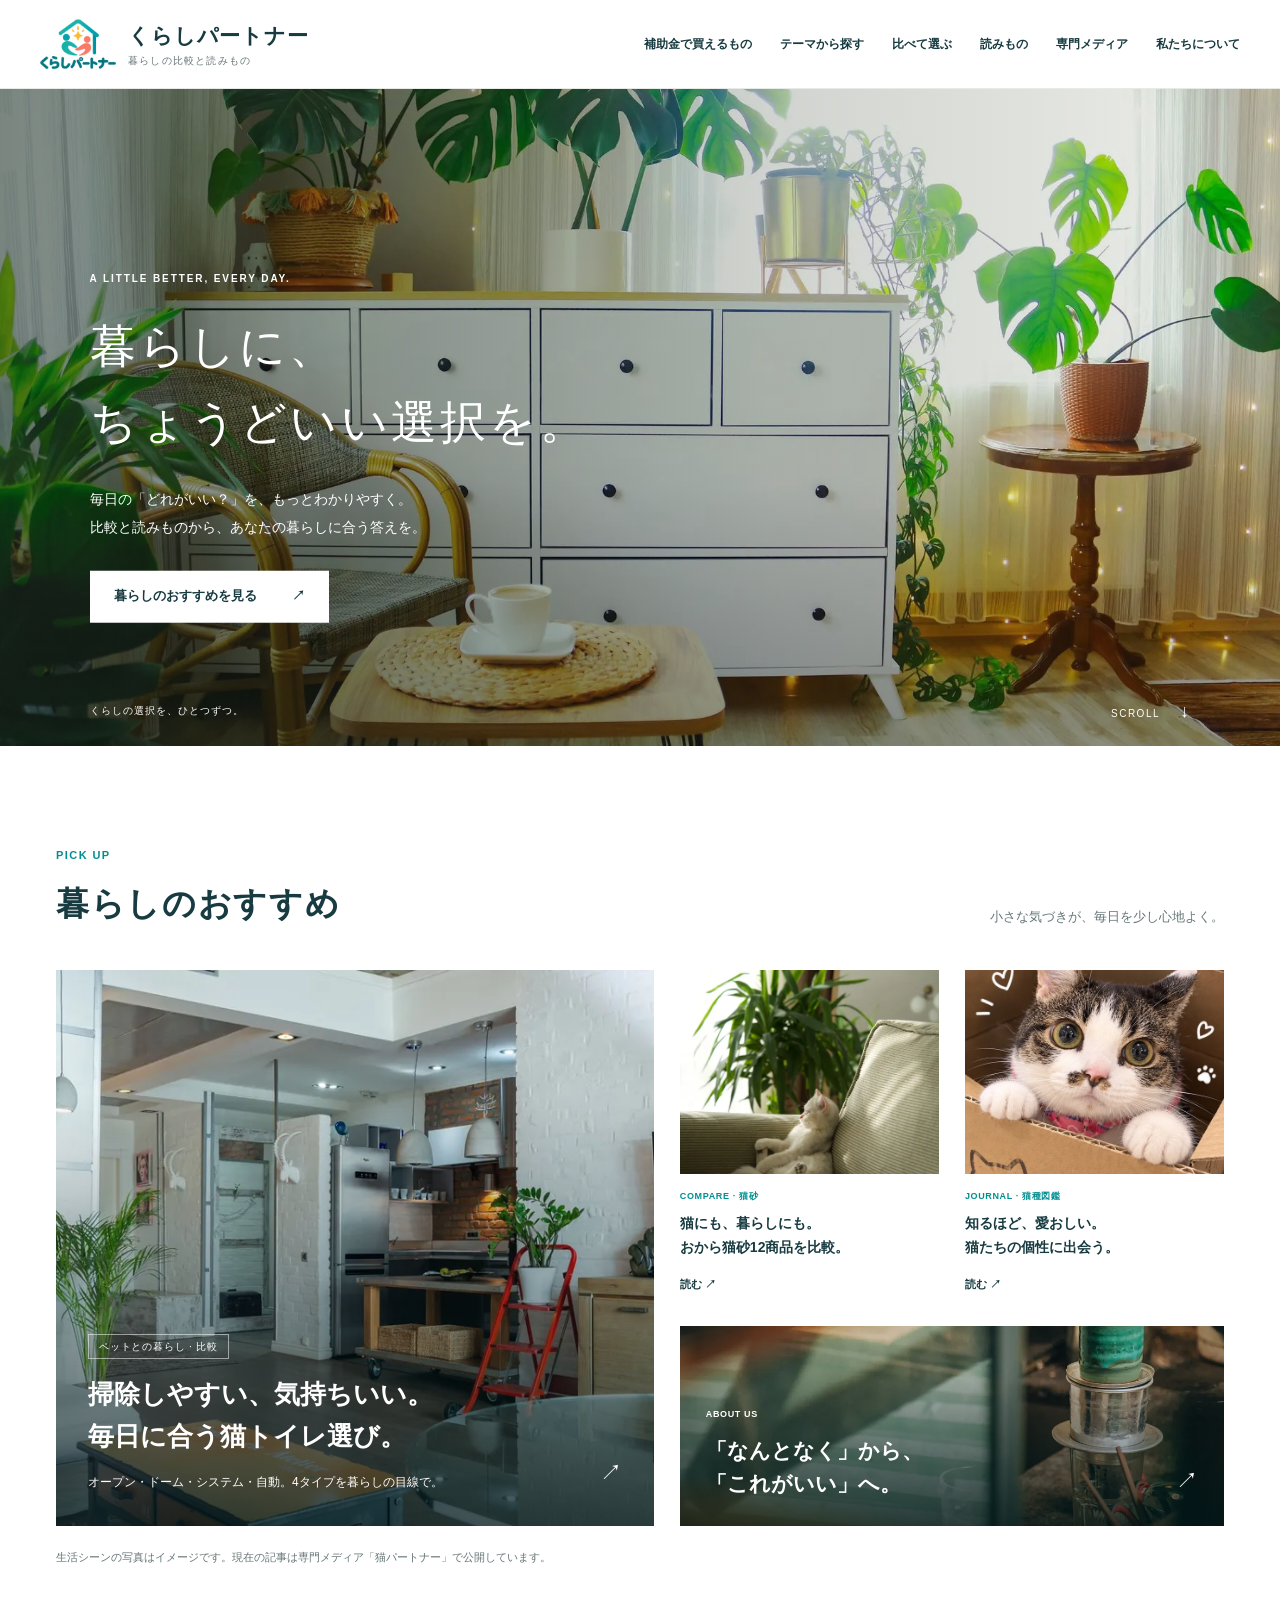
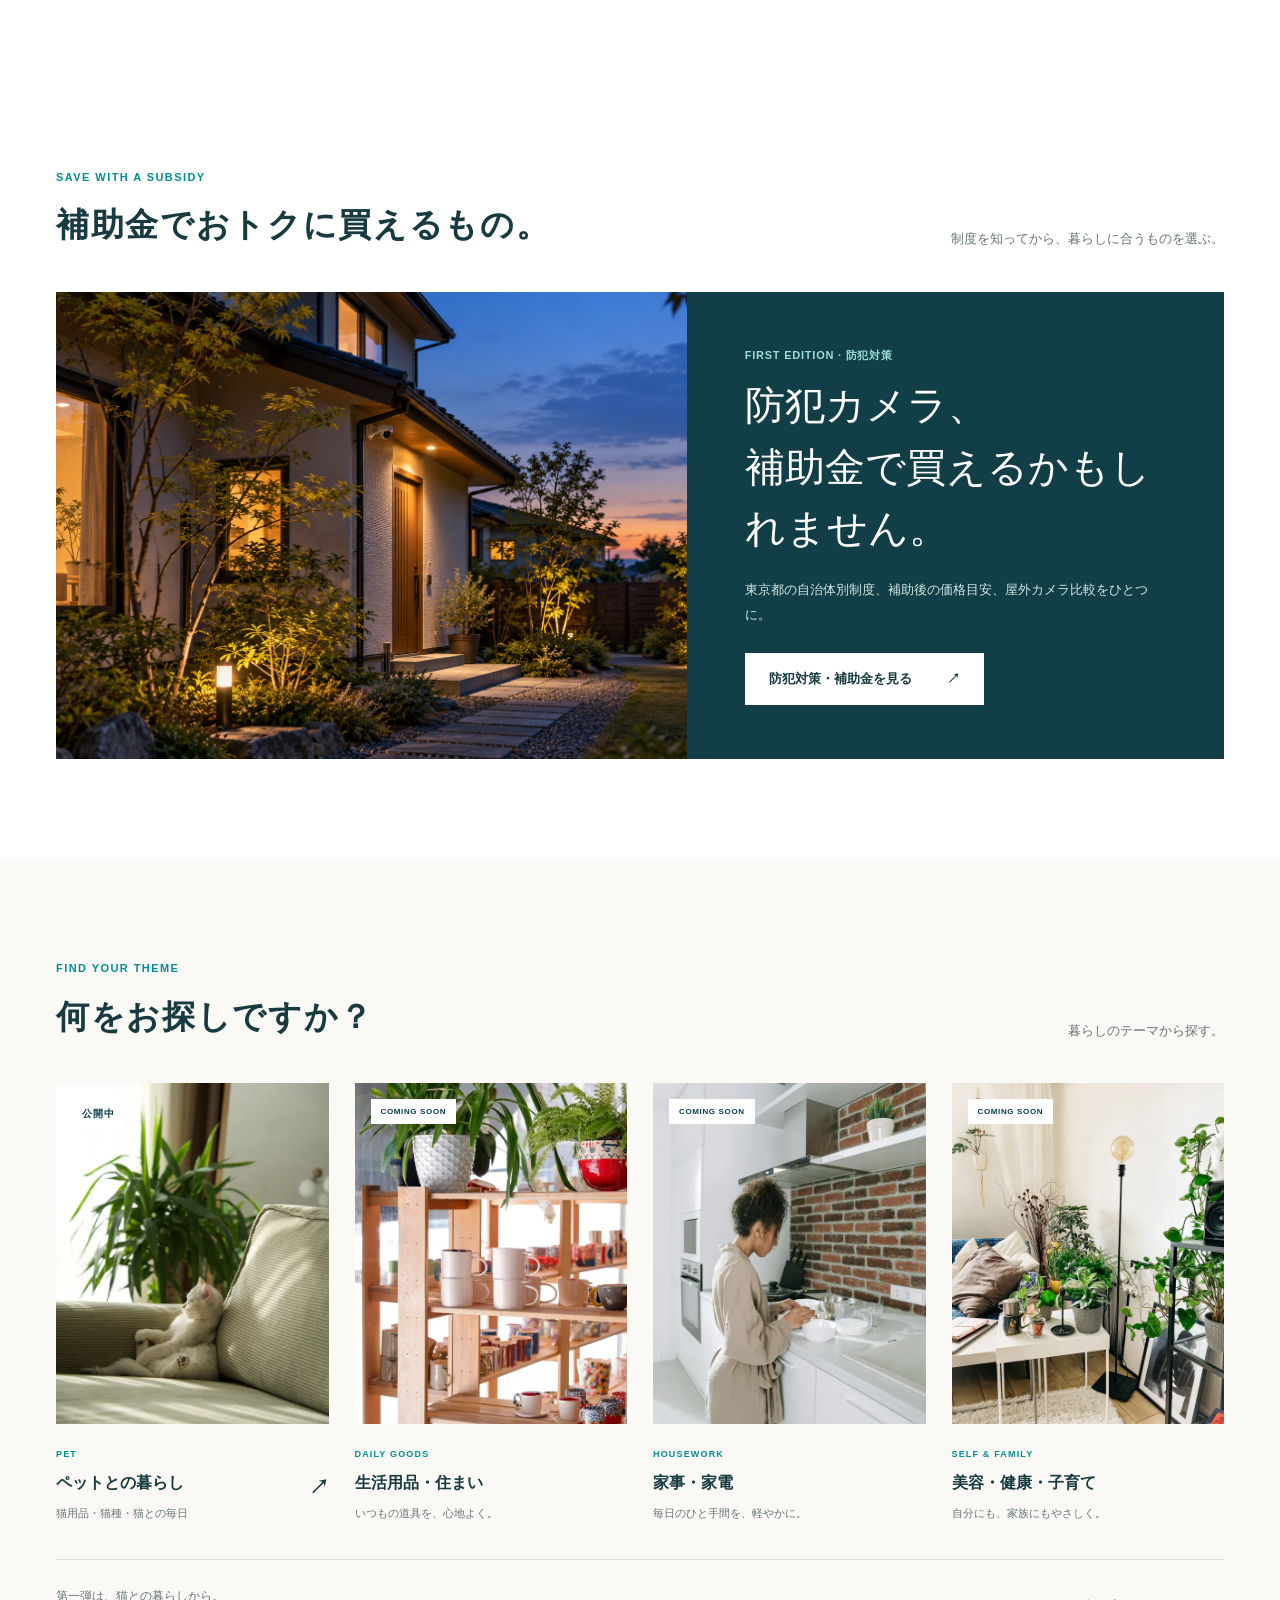
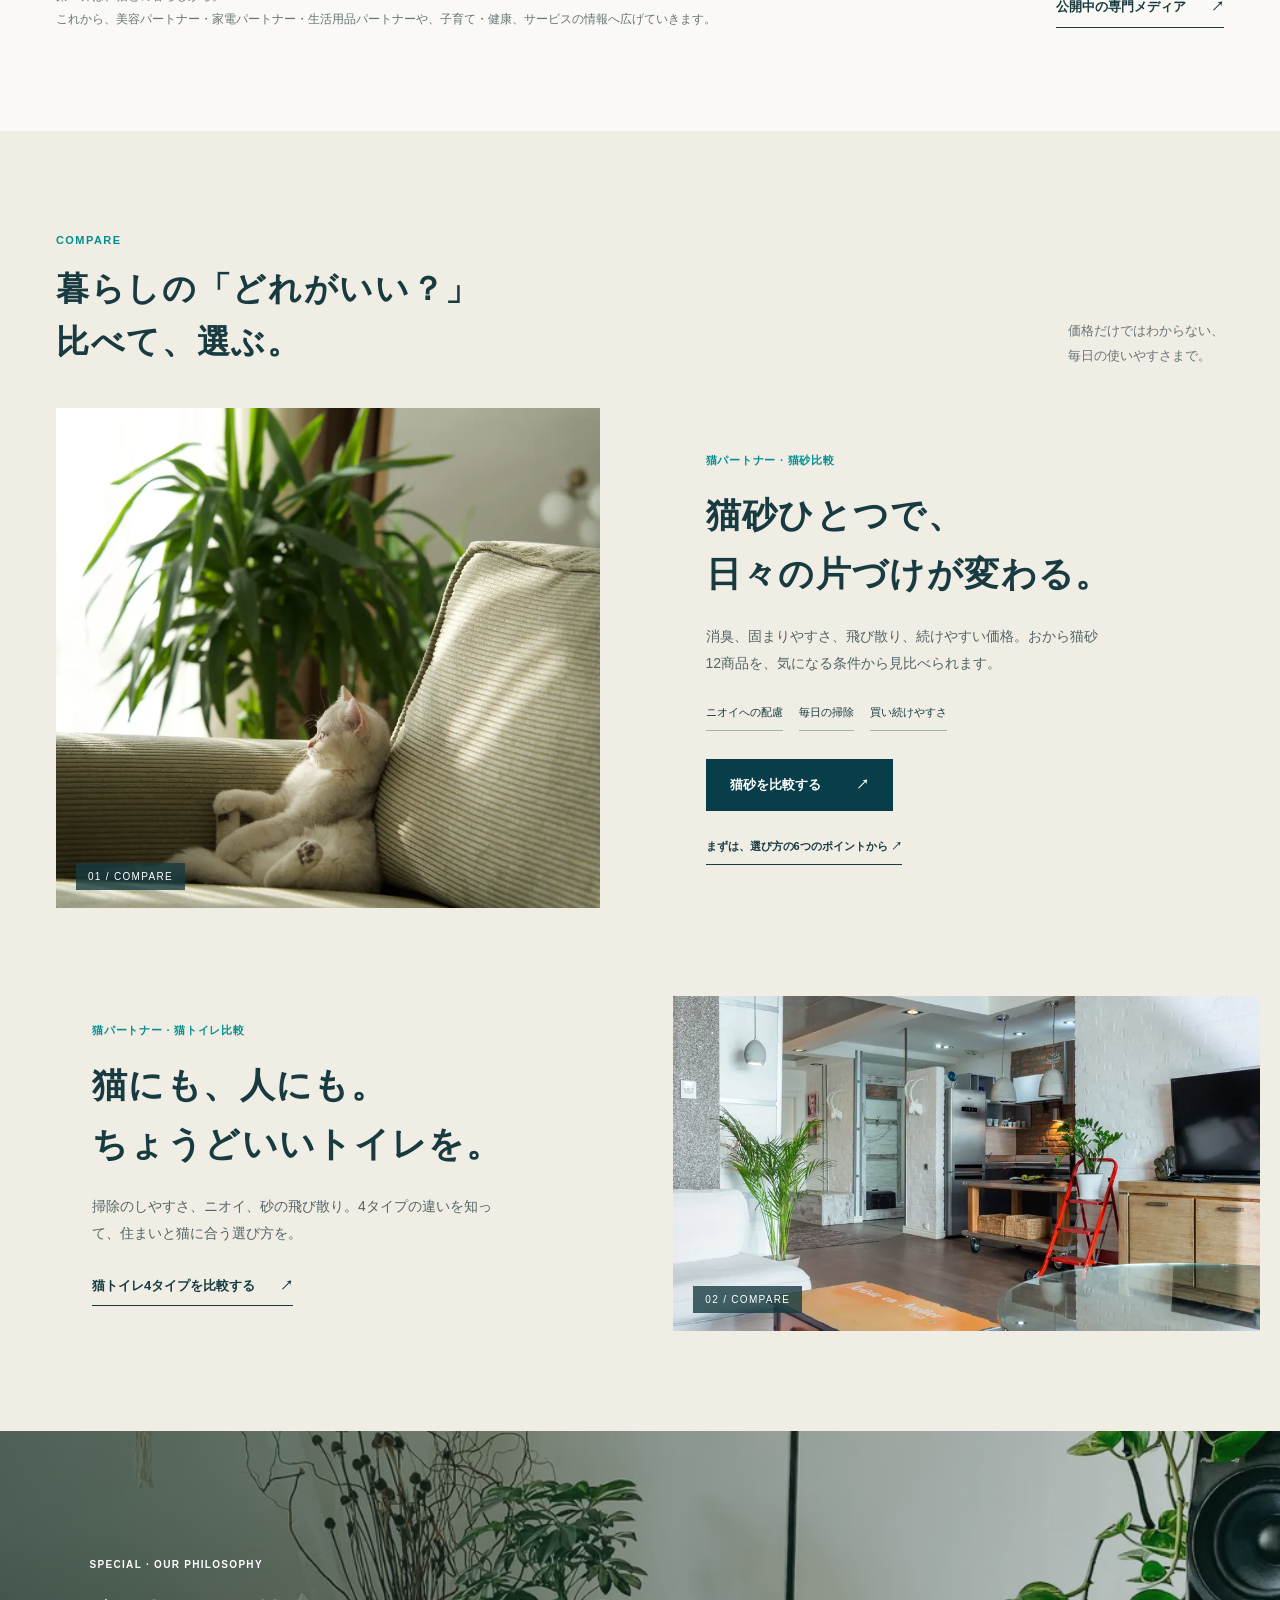
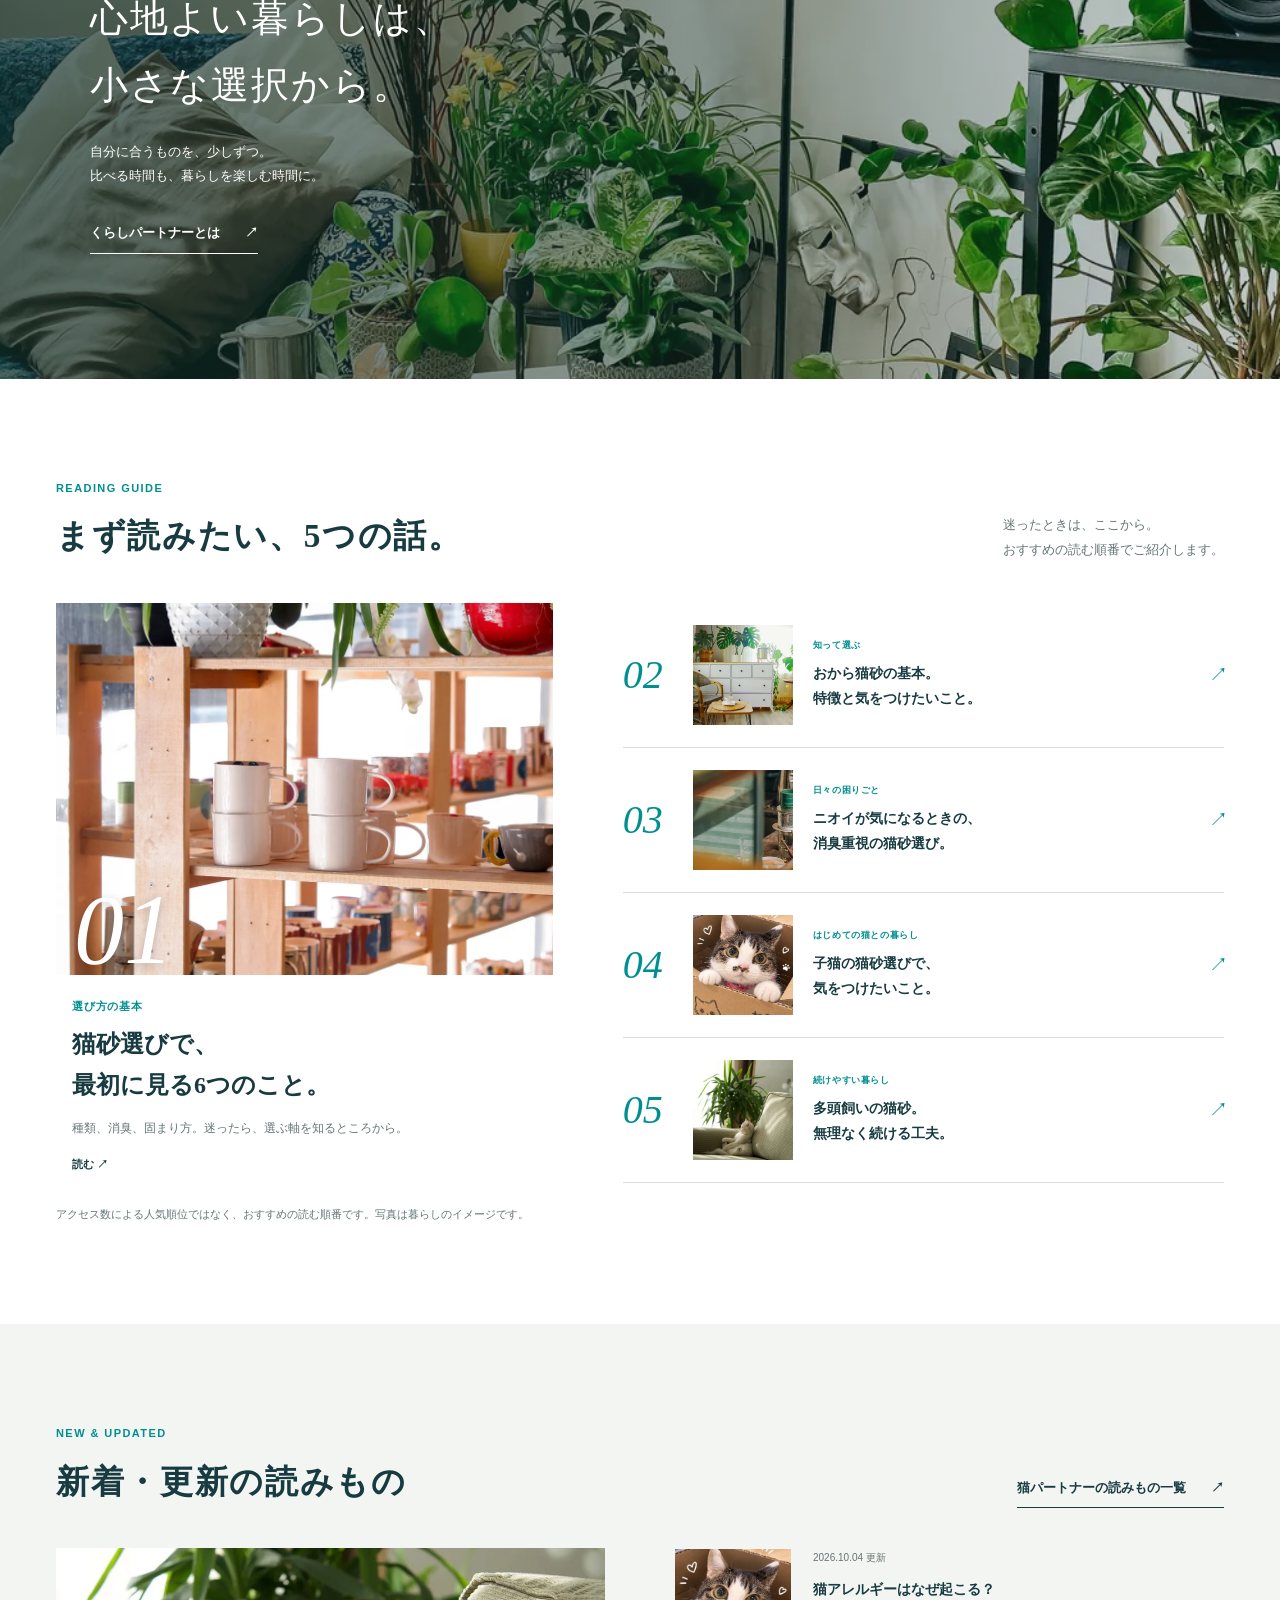
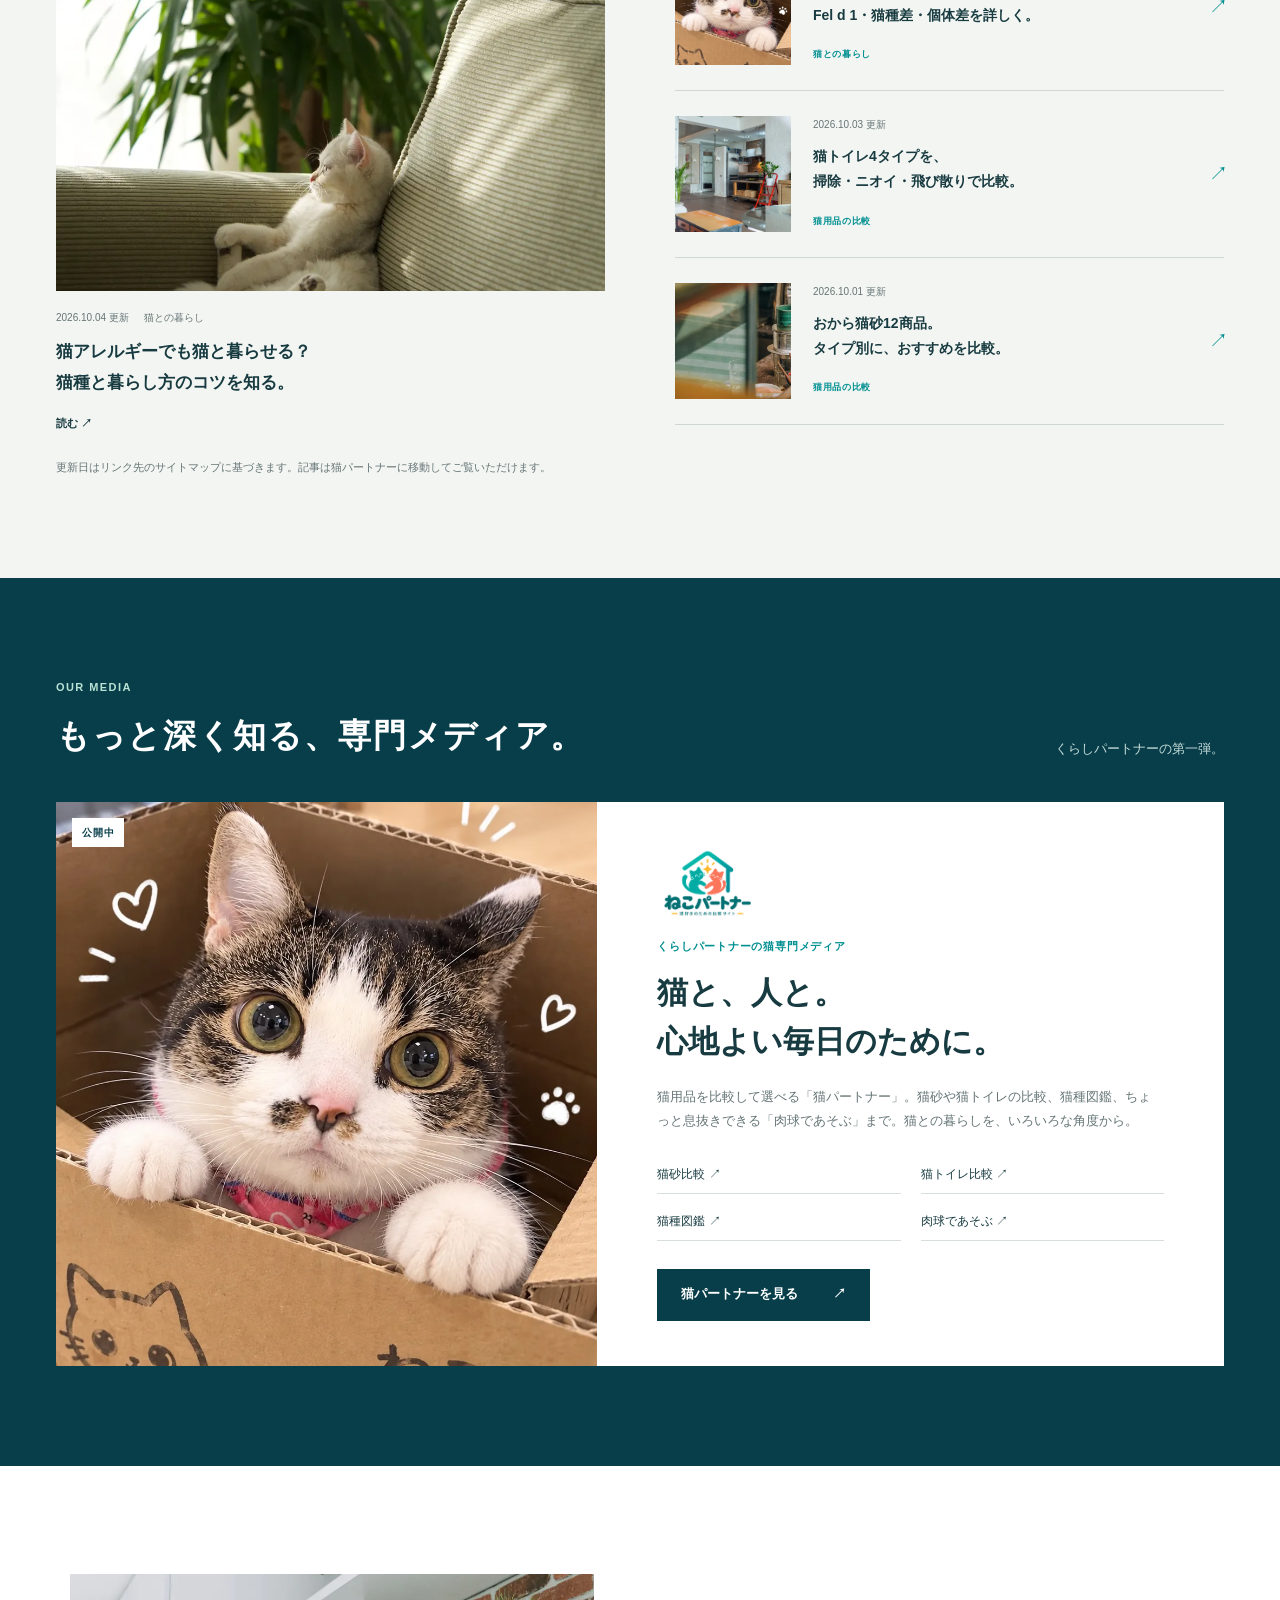
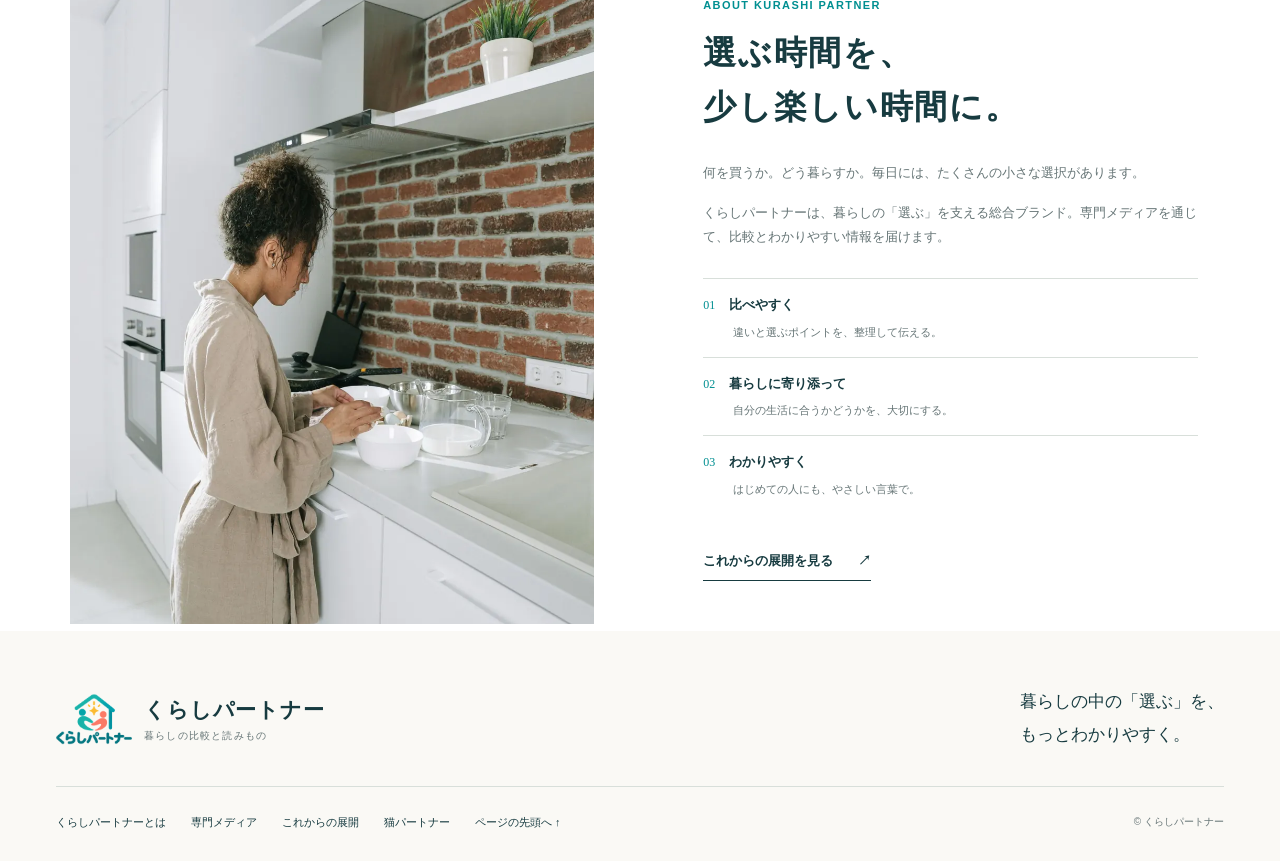
==== commit ed4f9048: "feat: launch security subsidy portal" ====
--- a/index.html
+++ b/index.html
@@ -36,8 +36,8 @@
   <a class="skip-link" href="#main-content">本文へ移動</a>
   <header class="site-header"><div class="header-inner"><a class="brand" href="https://kurashi-partner-ku.com/" aria-label="くらしパートナー ホーム"><img src="assets/kurashi-partner-logo-compact.webp" alt="" width="437" height="320"><span>くらしパートナー<small>暮らしの比較と読みもの</small></span></a>
     <button class="menu-button" type="button" aria-expanded="false" aria-controls="main-navigation"><span class="menu-lines" aria-hidden="true"></span><span>メニュー</span></button>
-    <nav class="main-navigation" id="main-navigation" aria-label="メインナビゲーション"><a href="#future">テーマから探す</a><a href="#compare">比べて選ぶ</a><a href="#journal">読みもの</a><a href="#media">専門メディア</a><a href="#about">私たちについて</a></nav></div>
-    <nav class="mobile-shortcuts" aria-label="主要コンテンツ"><a href="#future">テーマ</a><a href="#compare">比較</a><a href="#journal">読みもの</a><a href="#media">猫パートナー</a></nav>
+    <nav class="main-navigation" id="main-navigation" aria-label="メインナビゲーション"><a href="security/">補助金で買えるもの</a><a href="#future">テーマから探す</a><a href="#compare">比べて選ぶ</a><a href="#journal">読みもの</a><a href="#media">専門メディア</a><a href="#about">私たちについて</a></nav></div>
+    <nav class="mobile-shortcuts" aria-label="主要コンテンツ"><a href="security/">補助金</a><a href="#future">テーマ</a><a href="#compare">比較</a><a href="#media">猫パートナー</a></nav>
   </header>
   <main id="main-content">
     <section class="hero" aria-labelledby="hero-title">
@@ -54,6 +54,7 @@
         <a class="picture-story bento-note" href="#about"><img src="assets/photos/coffee-1000.webp" srcset="assets/photos/coffee-600.webp 600w, assets/photos/coffee-1000.webp 1000w" sizes="(min-width: 900px) 50vw, 100vw" width="1000" height="625" alt="キッチンのカウンターに置かれた、緑色のカップとコーヒーの道具" loading="lazy" decoding="async"><div class="story-copy"><span class="category-label">ABOUT US</span><h3>「なんとなく」から、<br>「これがいい」へ。</h3><span class="story-arrow" aria-hidden="true">↗</span></div></a>
       </div><p class="image-note">生活シーンの写真はイメージです。現在の記事は専門メディア「猫パートナー」で公開しています。</p>
     </section>
+    <section class="section" id="subsidy"><div class="shell"><div class="section-heading"><div><p class="eyebrow">SAVE WITH A SUBSIDY</p><h2>補助金でおトクに買えるもの。</h2></div><p>制度を知ってから、暮らしに合うものを選ぶ。</p></div><article class="subsidy-feature"><img src="assets/security/security-garden.png" alt="センサーライトと防犯カメラがある夕方の戸建住宅" loading="lazy" decoding="async"><div><span class="category-label">FIRST EDITION · 防犯対策</span><h3>防犯カメラ、<br>補助金で買えるかもしれません。</h3><p>東京都の自治体別制度、補助後の価格目安、屋外カメラ比較をひとつに。</p><a class="button" href="security/">防犯対策・補助金を見る <span aria-hidden="true">↗</span></a></div></article></div></section>
     <section class="themes section" id="future"><div class="shell">
       <div class="section-heading"><div><p class="eyebrow">FIND YOUR THEME</p><h2>何をお探しですか？</h2></div><p>暮らしのテーマから探す。</p></div>
       <!-- Published categories use an anchor; planned categories deliberately have no link. -->
--- a/assets/kurashi-portal.css
+++ b/assets/kurashi-portal.css
@@ -256,3 +256,9 @@
 @media(prefers-reduced-motion:reduce){
   html{scroll-behavior:auto}*,*::before,*::after{animation:none!important;transition:none!important}
 }
+
+/* Subsidy category: a first-class route into the growing life-services guide. */
+.subsidy-feature{display:grid;grid-template-columns:1.08fr .92fr;min-height:430px;overflow:hidden;background:#113e47;color:#fff}
+.subsidy-feature>img{width:100%;height:100%;min-height:430px;object-fit:cover}.subsidy-feature>div{display:flex;flex-direction:column;justify-content:center;padding:54px 58px}
+.subsidy-feature .category-label{color:#9ce0d5}.subsidy-feature h3{margin:12px 0 17px;font-family:var(--serif);font-size:clamp(28px,3.1vw,41px);font-weight:500;line-height:1.55}.subsidy-feature p{margin:0 0 26px;color:#d4e7e4;font-size:13px}.subsidy-feature .button{align-self:flex-start;background:#fff;color:#173b40}
+@media(max-width:700px){.subsidy-feature{grid-template-columns:1fr}.subsidy-feature>img{min-height:270px;height:270px}.subsidy-feature>div{padding:34px 25px 39px}.subsidy-feature h3{font-size:29px}.subsidy-feature p{font-size:12px}}
